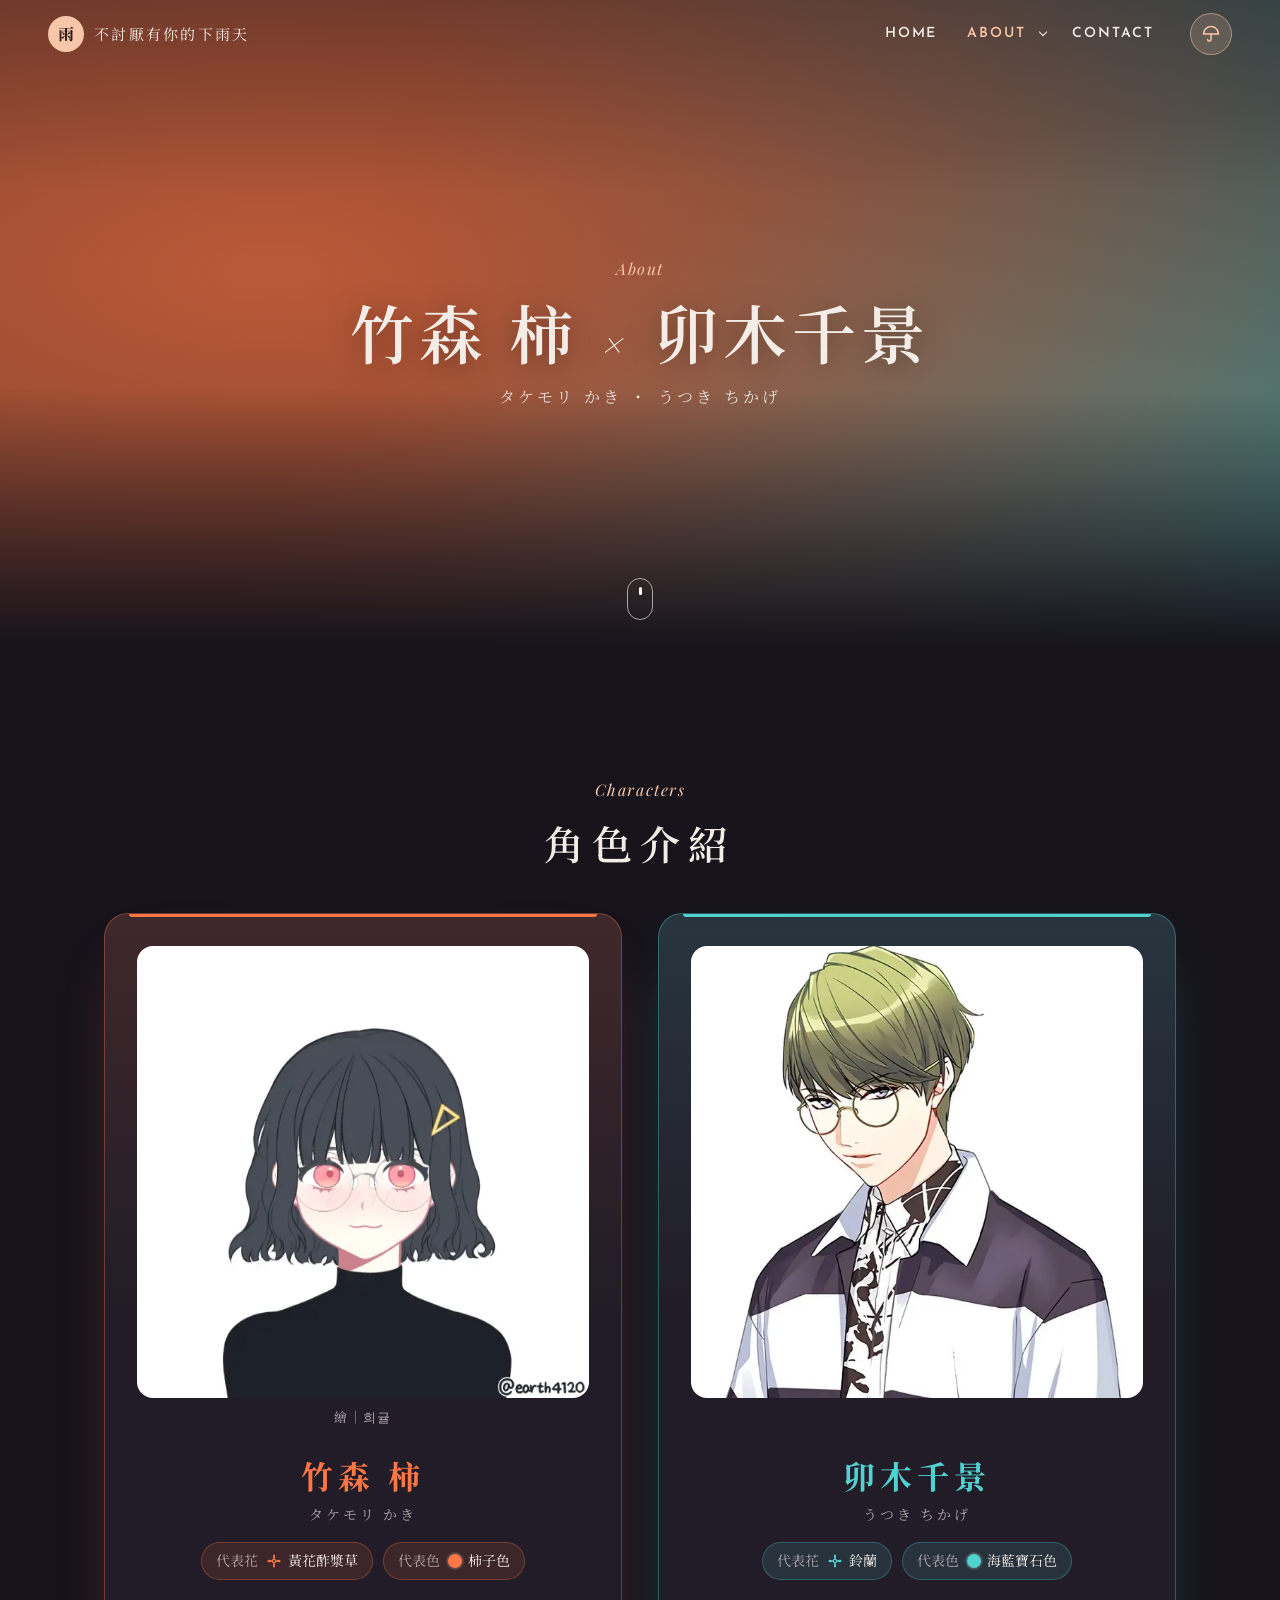
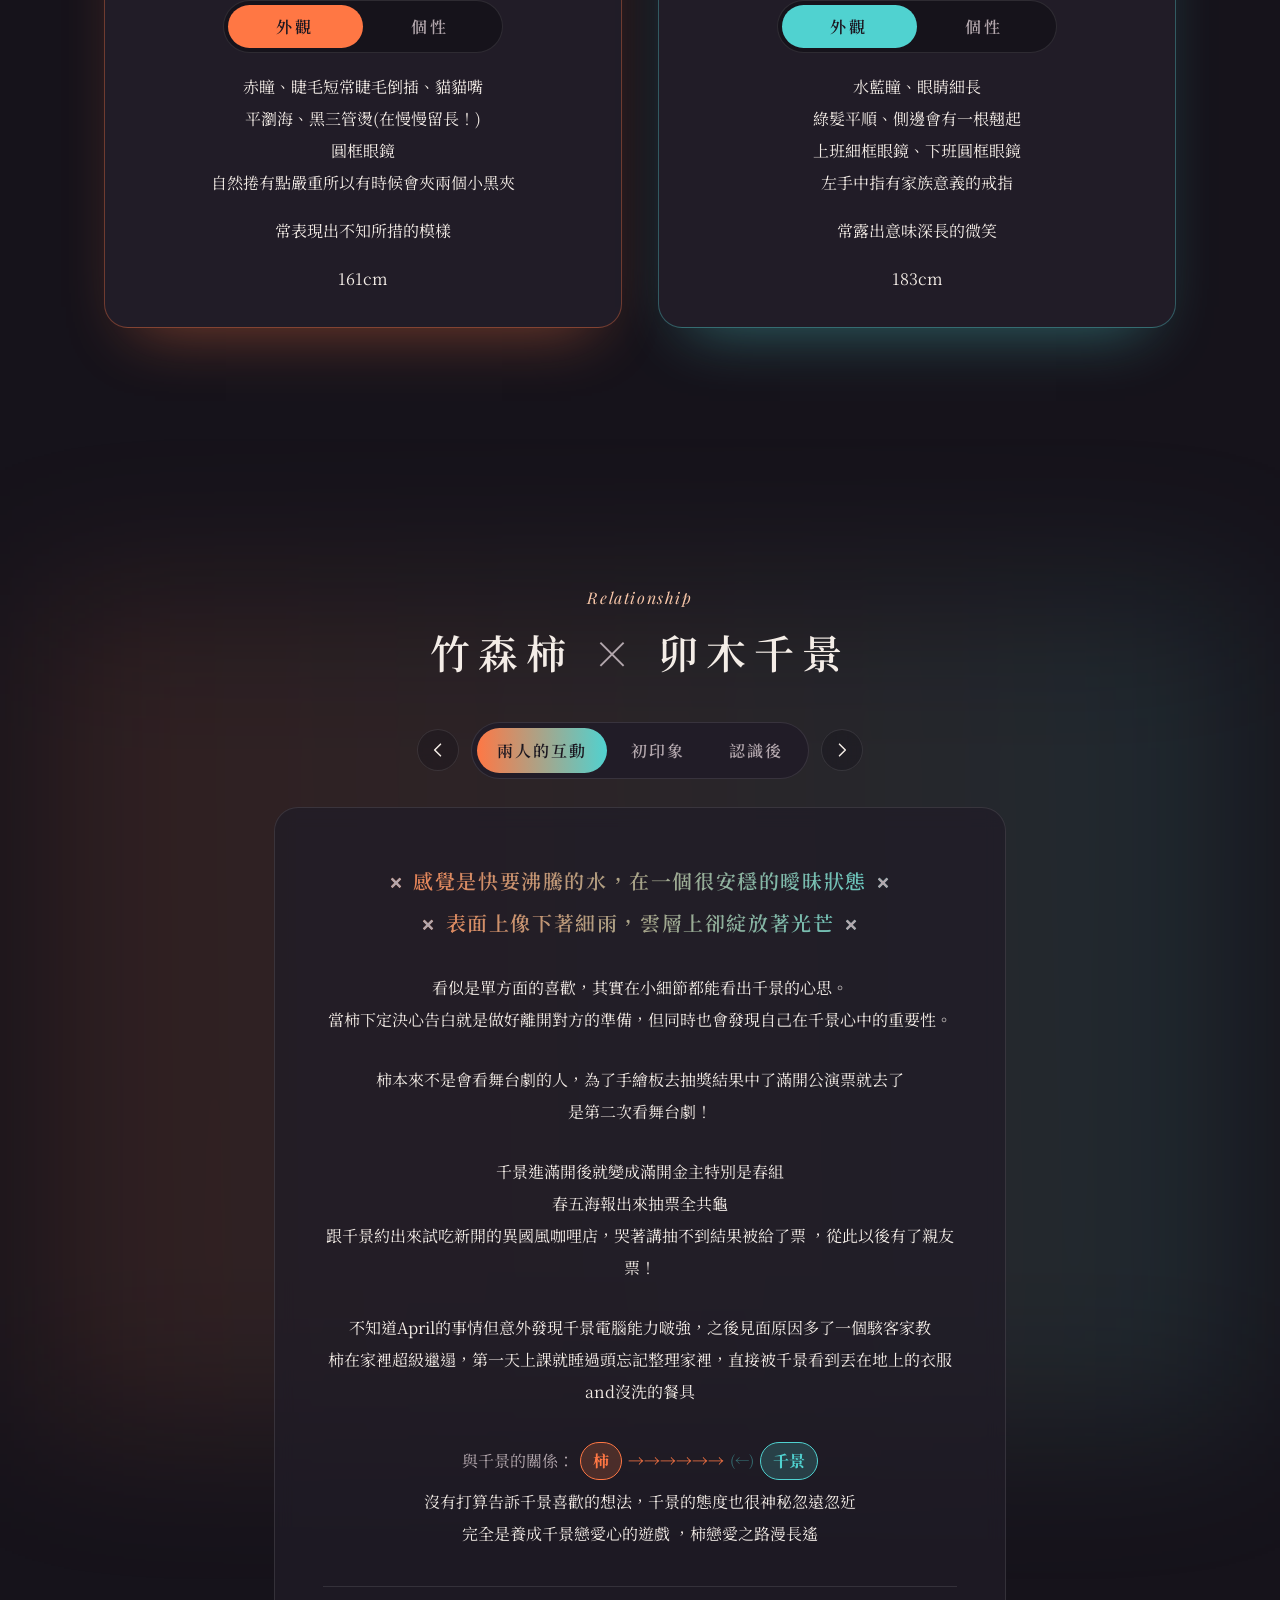
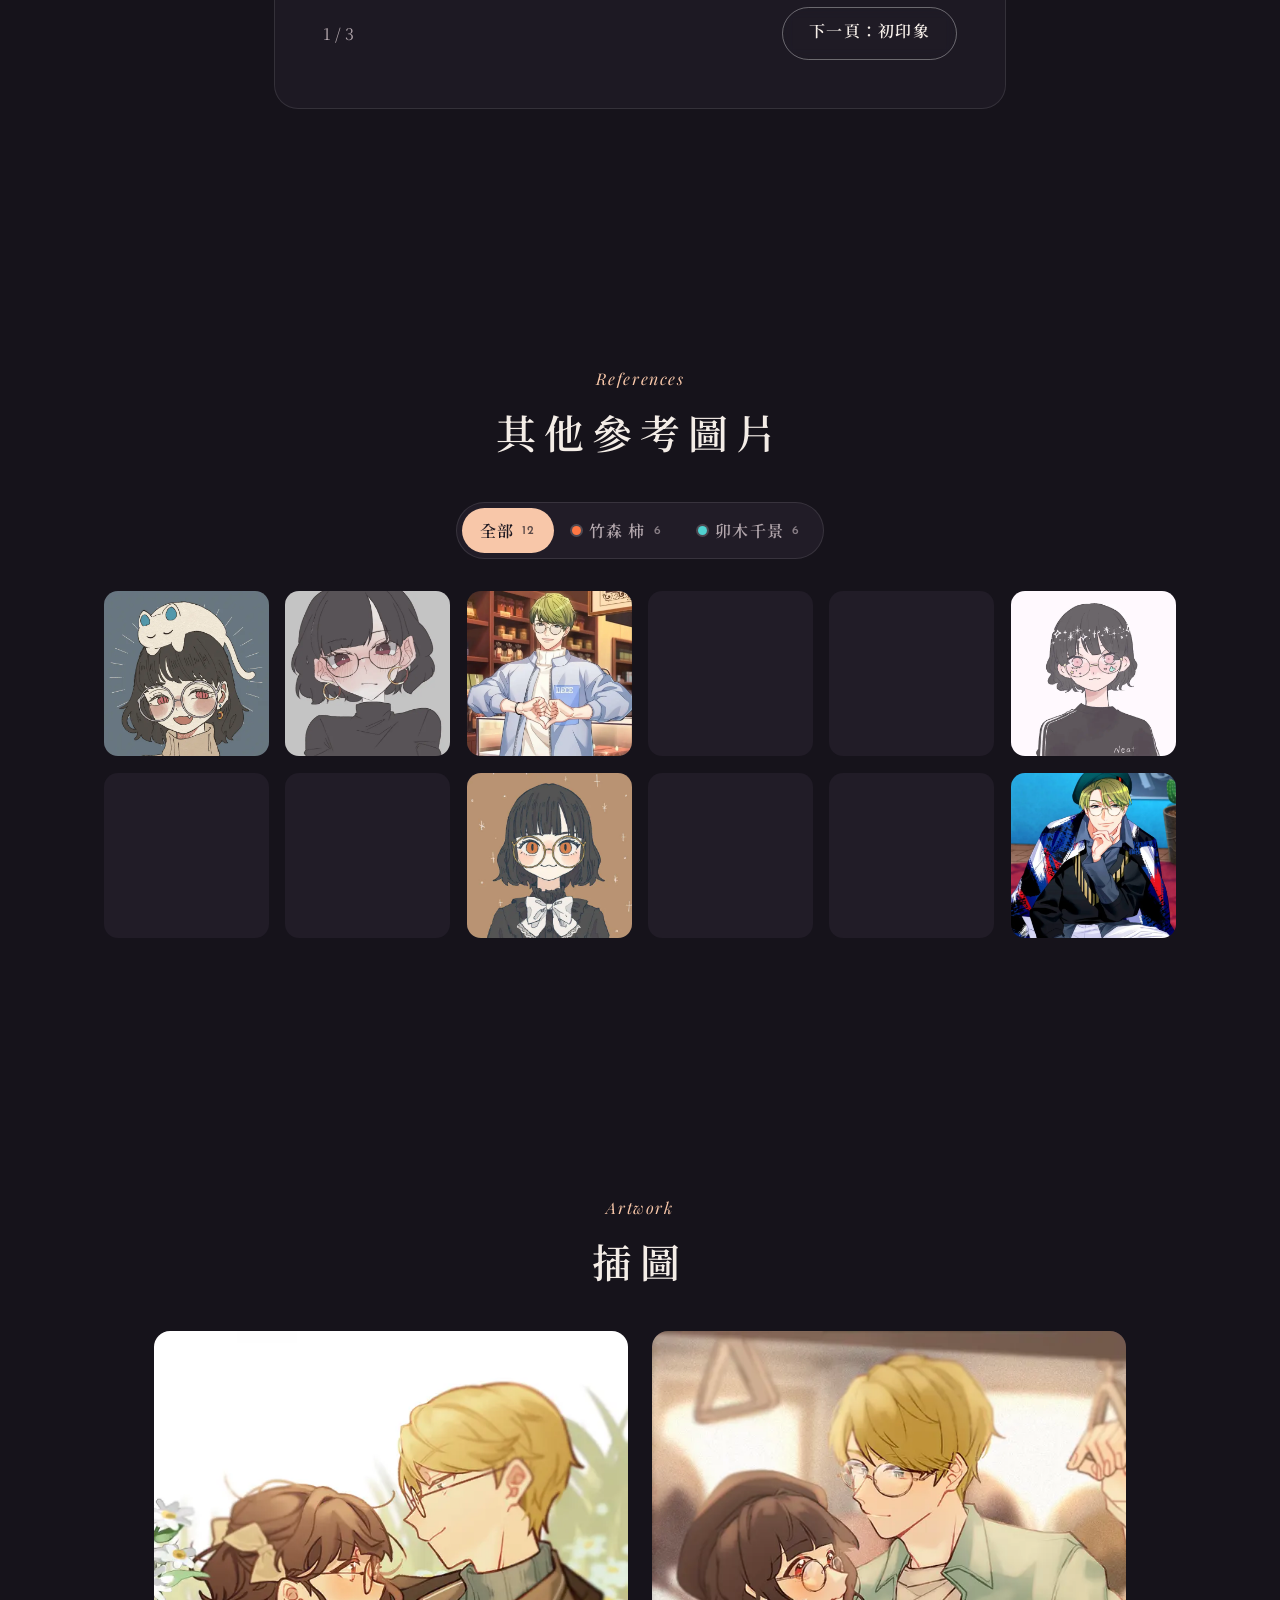
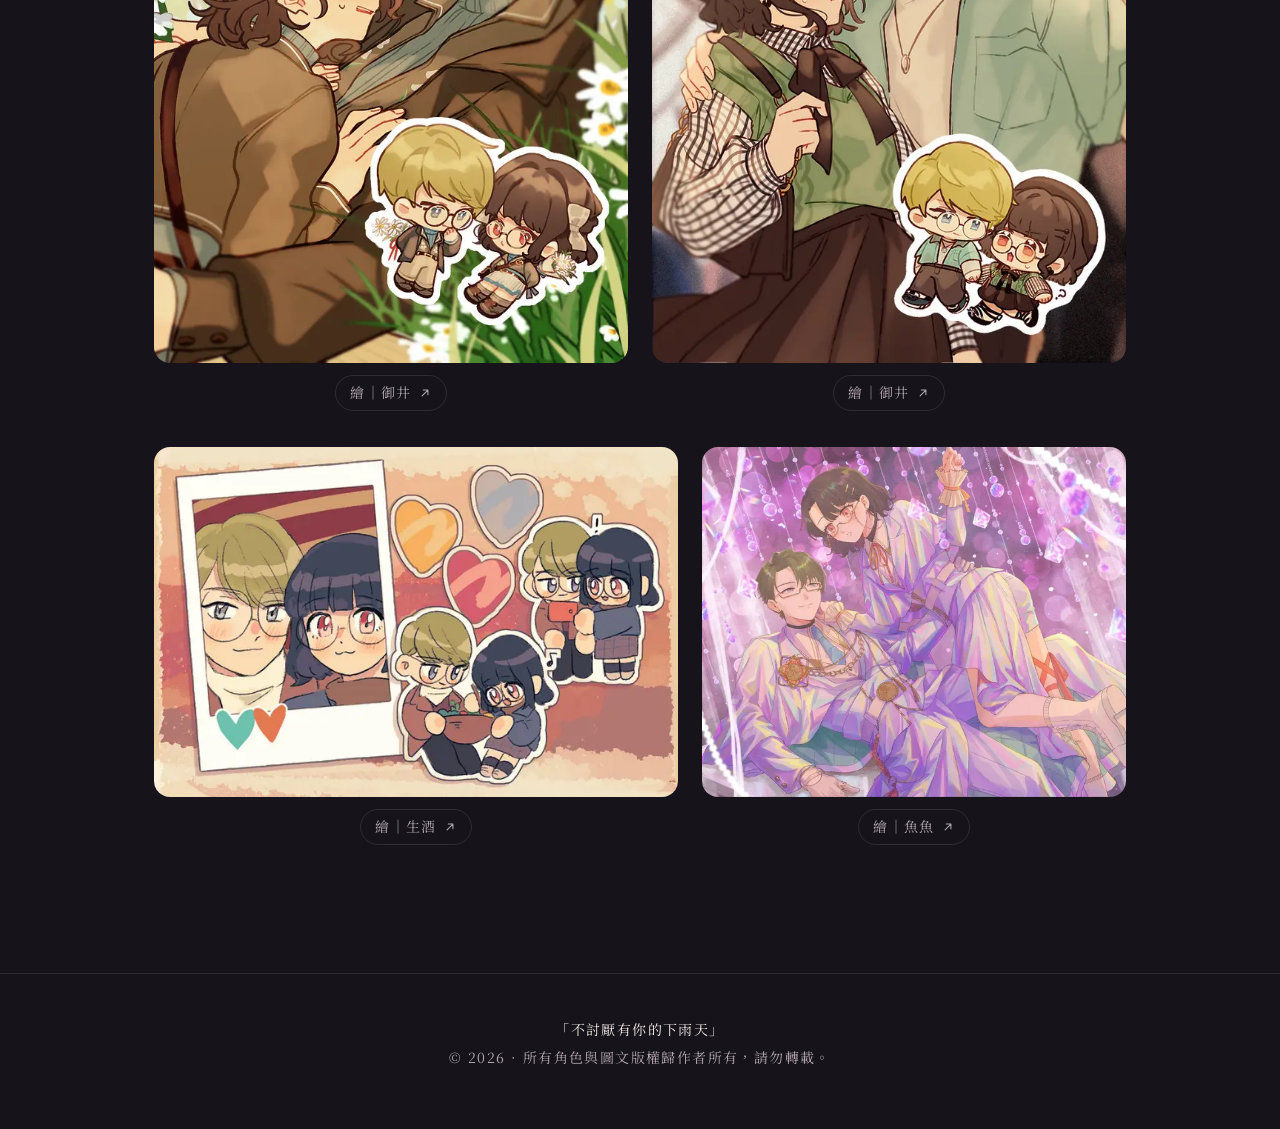
==== about.html @ ab5f9ade "新增 About 角色介紹頁、隱藏 Memory 選單" ====
<!DOCTYPE html>
<html lang="zh-Hant-TW">
  <head>
    <meta charset="utf-8" />
    <meta name="viewport" content="width=device-width, initial-scale=1.0" />
    <meta name="description" content="「不討厭有你的下雨天」— 竹森 柿 × 卯木千景 角色介紹" />
    <meta name="theme-color" content="#17141c" />
    <!-- 禁止 AI 訓練與 AI 生圖使用本站內容與圖片 -->
    <meta name="robots" content="noai, noimageai" />
    <meta name="tdm-reservation" content="1" />
    <title>About｜不討厭有你的下雨天</title>

    <link rel="preconnect" href="https://fonts.googleapis.com" />
    <link rel="preconnect" href="https://fonts.gstatic.com" crossorigin />
    <link
      rel="stylesheet"
      href="https://fonts.googleapis.com/css2?family=Josefin+Sans:wght@400;600;700&family=Noto+Serif+TC:wght@400;600;700&family=Playfair+Display:ital,wght@0,700;1,400&display=swap"
    />
    <script type="module" crossorigin src="./assets/about-CyTusi8p.js"></script>
    <link rel="modulepreload" crossorigin href="./assets/styles-BL6XrTJP.js">
    <link rel="stylesheet" crossorigin href="./assets/styles-BsFfb8EI.css">
    <link rel="stylesheet" crossorigin href="./assets/about-BCl4_c45.css">
  </head>
  <body>
    <div id="root"></div>
  </body>
</html>
---- assets/styles-BsFfb8EI.css ----
:root{--bg: #16131b;--surface: #211c27;--surface-2: #2b2532;--line: rgba(255, 255, 255, .1);--text: #f4ede7;--muted: #b3a7ad;--accent: #f8c7a9;--accent-strong: #ef9f7c;--accent-ink: #2a1d18;--radius: 18px;--header-h: 68px;--ease: cubic-bezier(.22, 1, .36, 1);--font-serif: "Noto Serif TC", "Playfair Display", serif;--font-display: "Playfair Display", "Noto Serif TC", serif;--font-ui: "Josefin Sans", "Noto Serif TC", system-ui, sans-serif;color-scheme:dark}*,*:before,*:after{box-sizing:border-box}html{scroll-behavior:smooth;scroll-padding-top:var(--header-h)}body{margin:0;background:var(--bg);color:var(--text);font-family:var(--font-serif);line-height:1.7;-webkit-font-smoothing:antialiased;overflow-x:hidden}body.no-scroll{overflow:hidden}html{cursor:url(../img/site/cursor.png) 4 46,auto}a,button,label{cursor:url(../img/site/cursor.png) 4 46,pointer}input,textarea{cursor:text}img{display:block;max-width:100%}a{color:inherit}button{font:inherit;color:inherit}svg{fill:none;stroke:currentColor;stroke-width:1.8;stroke-linecap:round;stroke-linejoin:round}:focus-visible{outline:2px solid var(--accent);outline-offset:3px;border-radius:6px}.muted{color:var(--muted)}.sr-only{position:absolute;width:1px;height:1px;overflow:hidden;clip:rect(0 0 0 0);white-space:nowrap}.skip-link{position:fixed;top:8px;left:8px;z-index:100;padding:8px 14px;background:var(--accent);color:var(--accent-ink);border-radius:8px;transform:translateY(-150%);transition:transform .2s}.skip-link:focus{transform:none}.btn{display:inline-flex;align-items:center;gap:8px;padding:12px 26px;border-radius:999px;border:1px solid transparent;font-family:var(--font-ui);font-weight:600;letter-spacing:.08em;text-decoration:none;background:none;transition:transform .3s var(--ease),background .3s,color .3s,border-color .3s,box-shadow .3s}.btn svg{width:18px;height:18px;transition:transform .3s var(--ease)}.btn:hover{transform:translateY(-2px)}.btn:hover svg{transform:translate(2px,-2px)}.btn-primary{background:var(--accent);color:var(--accent-ink);box-shadow:0 10px 30px -10px #f8c7a9b3}.btn-primary:hover{background:#ffd9c2;box-shadow:0 14px 34px -10px #f8c7a9e6}.btn-ghost{border-color:#ffffff59;color:var(--text);-webkit-backdrop-filter:blur(6px);backdrop-filter:blur(6px)}.btn-ghost:hover{border-color:var(--accent);color:var(--accent)}.icon-btn{display:inline-grid;place-items:center;width:42px;height:42px;border:1px solid var(--line);border-radius:50%;background:#16131b59;-webkit-backdrop-filter:blur(8px);backdrop-filter:blur(8px);text-decoration:none;transition:background .25s,color .25s,border-color .25s}.icon-btn svg{width:20px;height:20px}.icon-btn:hover{background:var(--accent);color:var(--accent-ink);border-color:var(--accent)}.site-header{position:fixed;inset:0 0 auto;z-index:40;height:var(--header-h);display:flex;align-items:center;gap:24px;padding:0 clamp(16px,4vw,48px);transition:transform .45s var(--ease),background .3s,box-shadow .3s}.site-header.is-solid{background:#16131bd1;-webkit-backdrop-filter:blur(14px);backdrop-filter:blur(14px);box-shadow:0 1px 0 var(--line)}.site-header.is-hidden{transform:translateY(-100%)}.brand{display:flex;align-items:center;gap:10px;text-decoration:none;margin-right:auto}.brand-mark{display:grid;place-items:center;width:36px;height:36px;border-radius:50%;background:var(--accent);color:var(--accent-ink);font-weight:700;transition:transform .5s var(--ease)}.brand:hover .brand-mark{transform:rotate(-12deg) scale(1.08)}.brand-text{font-size:15px;letter-spacing:.15em}.desktop-nav ul{list-style:none;margin:0;padding:0}.desktop-nav>ul{display:flex;gap:6px}.nav-item{position:relative;display:flex;align-items:center}.nav-link{position:relative;padding:8px 12px;font-family:var(--font-ui);font-weight:600;font-size:14px;letter-spacing:.14em;text-transform:uppercase;text-decoration:none}.nav-link:after{content:"";position:absolute;left:12px;right:12px;bottom:2px;height:1px;background:var(--accent);transform:scaleX(0);transform-origin:left;transition:transform .35s var(--ease)}.nav-item:hover .nav-link:after,.nav-link:focus-visible:after{transform:scaleX(1)}.nav-link.is-disabled{opacity:.85}.nav-caret{width:22px;height:22px;margin-left:-6px;border:0;background:none;position:relative}.nav-caret:before{content:"";position:absolute;top:0;right:0;bottom:0;left:0;margin:auto;width:6px;height:6px;border-right:1.5px solid currentColor;border-bottom:1.5px solid currentColor;transform:translateY(-2px) rotate(45deg);transition:transform .3s var(--ease)}.nav-item.is-open .nav-caret:before{transform:translateY(1px) rotate(-135deg)}.dropdown{position:absolute;top:calc(100% + 8px);left:0;min-width:200px;padding:8px!important;background:#211c27f5;-webkit-backdrop-filter:blur(14px);backdrop-filter:blur(14px);border:1px solid var(--line);border-radius:14px;box-shadow:0 20px 40px -12px #0009;opacity:0;visibility:hidden;transform:translateY(-6px);transition:opacity .25s,transform .3s var(--ease),visibility .25s}.dropdown:before{content:"";position:absolute;inset:-10px 0 auto;height:10px}.nav-item.is-open .dropdown,.nav-item:focus-within .dropdown{opacity:1;visibility:visible;transform:none}.dropdown-link{display:block;padding:9px 14px;border-radius:8px;font-family:var(--font-ui);font-size:14px;letter-spacing:.06em;text-decoration:none;transition:background .2s,color .2s,padding .25s var(--ease)}a.dropdown-link:hover{background:#f8c7a91f;color:var(--accent);padding-left:20px}.dropdown-link.is-disabled{color:var(--muted);opacity:.6}.header-actions{display:flex;gap:10px}.rain-toggle svg path:last-child{transition:opacity .3s}.rain-toggle.is-on{background:#f8c7a92e;border-color:#f8c7a980;color:var(--accent)}.menu-btn{display:none}.menu-btn span,.menu-btn span:before,.menu-btn span:after{display:block;width:18px;height:1.5px;background:currentColor;border-radius:2px;position:relative}.menu-btn span:before,.menu-btn span:after{content:"";position:absolute;left:0}.menu-btn span:before{top:-6px}.menu-btn span:after{top:6px;width:12px}.drawer{position:fixed;top:0;right:0;bottom:0;left:0;z-index:60;pointer-events:none}.drawer.is-open{pointer-events:auto}.drawer-backdrop{position:absolute;top:0;right:0;bottom:0;left:0;background:#08060c99;opacity:0;transition:opacity .35s}.drawer.is-open .drawer-backdrop{opacity:1}.drawer-panel{position:absolute;inset:0 0 0 auto;width:min(360px,86vw);padding:80px 28px 28px;background:var(--surface);overflow-y:auto;transform:translate(100%);transition:transform .45s var(--ease)}.drawer.is-open .drawer-panel{transform:none}.drawer-panel>ul{list-style:none;margin:0;padding:0}.drawer-item{border-bottom:1px solid var(--line);opacity:0;transform:translate(20px);transition:opacity .4s,transform .5s var(--ease);transition-delay:calc(var(--i) * 60ms + .12s)}.drawer.is-open .drawer-item{opacity:1;transform:none}.drawer-row{display:flex;align-items:center}.drawer-link{flex:1;padding:16px 0;font-family:var(--font-display);font-size:22px;letter-spacing:.06em;text-decoration:none}.drawer-toggle{width:40px;height:40px;border:0;background:none;position:relative}.drawer-toggle:before,.drawer-toggle:after{content:"";position:absolute;top:0;right:0;bottom:0;left:0;margin:auto;width:14px;height:1.5px;background:currentColor;transition:transform .35s var(--ease)}.drawer-toggle:after{transform:rotate(90deg)}.drawer-toggle.is-open:after{transform:rotate(0)}.drawer-sub{display:grid;grid-template-rows:0fr;transition:grid-template-rows .4s var(--ease)}.drawer-sub.is-open{grid-template-rows:1fr}.drawer-sub>ul{overflow:hidden;list-style:none;margin:0;padding:0 0 0 4px}.drawer-sub li:last-child{padding-bottom:12px}.drawer-sublink{display:block;padding:8px 0;font-family:var(--font-ui);color:var(--muted);text-decoration:none}a.drawer-sublink:hover{color:var(--accent)}.drawer-sublink.is-disabled{opacity:.5}.drawer-close{position:absolute;top:14px;right:18px;width:44px;height:44px;border:0;background:none}.drawer-close span:before,.drawer-close span:after{content:"";position:absolute;top:0;right:0;bottom:0;left:0;margin:auto;width:20px;height:1.5px;background:currentColor}.drawer-close span:before{transform:rotate(45deg)}.drawer-close span:after{transform:rotate(-45deg)}.hero{position:relative;min-height:100svh;display:grid;align-items:center;overflow:hidden;isolation:isolate}.hero-bg{position:absolute;top:-6%;right:-4%;bottom:-6%;left:-4%;z-index:-3;background:42% 28% / cover no-repeat;will-change:transform;transform:scale(1.08)}.hero-shade{position:absolute;top:0;right:0;bottom:0;left:0;z-index:-2;background:linear-gradient(90deg,#16131b26 30%,#16131ba6),linear-gradient(180deg,rgba(22,19,27,.35) 0%,transparent 25%,transparent 65%,var(--bg) 100%)}.rain{position:absolute;top:0;right:0;bottom:0;left:0;z-index:-1;width:100%;height:100%;opacity:0;transition:opacity 1s;pointer-events:none}.rain.is-on{opacity:1}.hero-inner{width:min(1200px,100%);margin:0 auto;padding:calc(var(--header-h) + 40px) clamp(16px,5vw,64px) 120px;display:grid;grid-template-columns:1fr 1fr;grid-template-areas:"small title" "small cta";align-items:end;gap:24px 48px}.hero-quote-small{grid-area:small;align-self:end;justify-self:start;margin:0;padding:18px 26px;background:#f8c7a999;color:#2a2a2a;border-radius:30px;-webkit-backdrop-filter:blur(6px);backdrop-filter:blur(6px);font-style:italic;font-weight:600;font-size:clamp(15px,1.6vw,18px);box-shadow:0 20px 40px -20px #00000080}.hero-title{grid-area:title;margin:0;text-align:center;font-weight:600;letter-spacing:.06em;line-height:1.5;text-shadow:0 2px 24px rgba(0,0,0,.55)}.hero-title .line{display:block;font-size:clamp(22px,2.6vw,34px)}.hero-title .line-lg{font-size:clamp(28px,3.6vw,48px);color:#fff8f2}.char{display:inline-block;opacity:0;transform:translateY(-.9em);filter:blur(6px);animation:drizzle-in 2.2s cubic-bezier(.33,0,.2,1) forwards;animation-delay:var(--d)}.hero-quote-small .char{animation-duration:1.5s}@keyframes drizzle-in{0%{opacity:0;transform:translateY(-.9em);filter:blur(6px)}55%{opacity:.6;filter:blur(2px)}80%{opacity:1;transform:translateY(.06em);filter:blur(0)}to{opacity:1;transform:none;filter:none}}.hero-cta{grid-area:cta;display:flex;flex-wrap:wrap;gap:14px;justify-content:center;opacity:0;animation:fade-up 1.6s var(--ease) 6.2s forwards}@keyframes fade-up{0%{opacity:0;transform:translateY(16px)}to{opacity:1;transform:none}}.scroll-cue{position:absolute;left:50%;bottom:28px;width:26px;height:42px;margin-left:-13px;border:1.5px solid rgba(255,255,255,.6);border-radius:14px}.scroll-cue span{position:absolute;left:50%;top:8px;width:3px;height:8px;margin-left:-1.5px;background:#fff;border-radius:2px;animation:cue 1.8s ease-in-out infinite}@keyframes cue{0%{opacity:0;transform:translateY(0)}30%{opacity:1}to{opacity:0;transform:translateY(14px)}}.section{padding:clamp(72px,10vw,128px) clamp(16px,5vw,64px)}.section-head{text-align:center;max-width:640px;margin:0 auto 36px}.eyebrow{margin:0 0 6px;font-family:var(--font-display);font-style:italic;color:var(--accent);letter-spacing:.1em}.section-title{margin:0;font-size:clamp(28px,4vw,40px);letter-spacing:.2em;font-weight:600}.section-lead{margin:12px 0 0;color:var(--muted);font-size:15px}.reveal{opacity:0;transform:translateY(28px);transition:opacity .8s var(--ease),transform .9s var(--ease);transition-delay:var(--delay, 0ms)}.reveal.is-visible{opacity:1;transform:none}.gallery{max-width:1320px;margin:0 auto}.tabs{position:relative;display:flex;justify-content:center;gap:4px;flex-wrap:wrap;width:fit-content;max-width:100%;margin:0 auto 40px;padding:6px;background:var(--surface);border:1px solid var(--line);border-radius:999px}.tab{position:relative;z-index:1;display:inline-flex;align-items:center;gap:8px;padding:9px 18px;border:0;border-radius:999px;background:none;font-family:var(--font-ui);font-weight:600;letter-spacing:.06em;color:var(--muted);transition:color .3s}.tab[aria-selected=true]{color:var(--accent-ink)}.tab-count{font-size:12px;opacity:.7}.tab-indicator{position:absolute;top:6px;bottom:6px;left:0;border-radius:999px;background:var(--accent);transition:transform .45s var(--ease),width .45s var(--ease)}.masonry{list-style:none;margin:0;padding:0;columns:4 260px;column-gap:18px}.tile{break-inside:avoid;margin-bottom:18px}.masonry.is-preview{columns:auto;display:grid;grid-template-columns:repeat(3,1fr);gap:18px}.masonry.is-preview .tile{margin-bottom:0}.masonry.is-preview .tile-btn{aspect-ratio:4 / 5!important}.tile-btn{position:relative;display:block;width:100%;padding:0;border:0;border-radius:14px;overflow:hidden;background:linear-gradient(110deg,var(--surface) 30%,var(--surface-2) 50%,var(--surface) 70%) 0 0 / 300% 100%;animation:shimmer 1.6s linear infinite}.tile-btn.is-loaded{animation:none;background:var(--surface)}@keyframes shimmer{to{background-position:-150% 0}}.tile-btn img{width:100%;height:100%;object-fit:cover;opacity:0;transform:scale(1.04);transition:opacity .6s,transform .8s var(--ease)}.tile-btn.is-loaded img{opacity:1;transform:none}.tile-btn:hover img{transform:scale(1.05)}.tile-overlay{position:absolute;top:0;right:0;bottom:0;left:0;display:flex;align-items:flex-end;justify-content:space-between;padding:14px 16px;background:linear-gradient(180deg,transparent 50%,rgba(10,8,14,.75));opacity:0;transition:opacity .35s}.tile-overlay svg{width:20px;height:20px;color:var(--accent);transform:scale(.6);transition:transform .4s var(--ease)}.tile-label{display:grid;gap:2px;text-align:left;transform:translateY(8px);transition:transform .4s var(--ease)}.tile-credit{font-size:15px;font-weight:600;letter-spacing:.08em;color:#fff}.tile-category{font-family:var(--font-ui);font-size:11px;letter-spacing:.1em;color:var(--accent)}.tile-btn:hover .tile-overlay,.tile-btn:focus-visible .tile-overlay{opacity:1}.tile-btn:hover .tile-overlay svg{transform:none}.tile-btn:hover .tile-label{transform:none}.load-more{display:flex;flex-wrap:wrap;justify-content:center;gap:12px;margin-top:24px}.gallery-anchor{scroll-margin-top:calc(var(--header-h) + 16px)}.lightbox{position:fixed;top:0;right:0;bottom:0;left:0;z-index:80;display:grid;grid-template-rows:auto 1fr auto;animation:lb-in .3s ease}@keyframes lb-in{0%{opacity:0}}.lightbox-backdrop{position:absolute;top:0;right:0;bottom:0;left:0;background:#0a080ef0;-webkit-backdrop-filter:blur(10px);backdrop-filter:blur(10px)}.lightbox-bar{position:relative;display:flex;align-items:center;gap:16px;padding:14px clamp(14px,3vw,28px)}.lightbox-counter{font-family:var(--font-ui);font-weight:600;letter-spacing:.1em}.lightbox-credit{padding:4px 14px;border-radius:999px;background:#f8c7a926;border:1px solid rgba(248,199,169,.4);font-weight:600;letter-spacing:.1em}a.lightbox-credit{display:inline-flex;align-items:center;gap:6px;text-decoration:none;transition:background .25s,color .25s}a.lightbox-credit svg{width:14px;height:14px;transition:transform .3s var(--ease)}a.lightbox-credit:hover{background:var(--accent);color:var(--accent-ink)}a.lightbox-credit:hover svg{transform:translate(2px,-2px)}.lightbox-label{font-family:var(--font-display);font-style:italic;color:var(--muted);font-size:14px}@media (max-width: 560px){.lightbox-label{display:none}}.lightbox-tools{display:flex;gap:8px;margin-left:auto}.lightbox-stage{position:relative;display:grid;place-items:center;min-height:0;padding:0 clamp(8px,6vw,88px);overflow:hidden;touch-action:pan-y}.lightbox-stage img{max-width:100%;max-height:calc(100svh - 170px);object-fit:contain;border-radius:6px;-webkit-user-select:none;user-select:none;opacity:0;transform:scale(.97);transition:opacity .35s,transform .4s var(--ease);box-shadow:0 30px 60px -20px #000c}.lightbox-stage img.is-loaded{opacity:1;transform:none}.lightbox-stage.is-zoomed{overflow:auto;place-items:start center;touch-action:auto}.lightbox-stage.is-zoomed img{max-width:none;max-height:none;width:min(1800px,160%)}.spinner{position:absolute;width:36px;height:36px;border-radius:50%;border:2px solid var(--line);border-top-color:var(--accent);animation:spin .8s linear infinite}@keyframes spin{to{transform:rotate(360deg)}}.lightbox-nav{position:absolute;top:50%;z-index:2;width:52px;height:52px;margin-top:-26px;border-radius:50%;border:1px solid var(--line);background:#211c27b3;display:grid;place-items:center;transition:background .25s,color .25s,transform .3s var(--ease)}.lightbox-nav svg{width:22px;height:22px}.lightbox-nav:hover{background:var(--accent);color:var(--accent-ink)}.lightbox-nav.prev{left:clamp(8px,2vw,24px)}.lightbox-nav.next{right:clamp(8px,2vw,24px)}.lightbox-nav.prev:hover{transform:translate(-3px)}.lightbox-nav.next:hover{transform:translate(3px)}.lightbox-strip{position:relative;display:flex;gap:8px;padding:12px 16px 18px;overflow-x:auto;scrollbar-width:none}.lightbox-strip::-webkit-scrollbar{display:none}.lightbox-strip button{flex:none;width:56px;height:56px;padding:0;border:2px solid transparent;border-radius:10px;overflow:hidden;background:var(--surface);opacity:.45;transition:opacity .25s,border-color .25s,transform .3s var(--ease)}.lightbox-strip button:hover{opacity:.85}.lightbox-strip button.is-active{opacity:1;border-color:var(--accent);transform:translateY(-3px)}.lightbox-strip img{width:100%;height:100%;object-fit:cover}.connect{position:relative;overflow:hidden;isolation:isolate}.connect:before{content:"";position:absolute;top:0;right:0;bottom:0;left:0;z-index:-2;background:var(--connect-bg) 80% 45% / cover no-repeat}.connect:after{content:"";position:absolute;top:0;right:0;bottom:0;left:0;z-index:-1;background:linear-gradient(180deg,var(--bg),rgba(22,19,27,.55) 35%,rgba(22,19,27,.85))}.connect-inner{max-width:1100px;margin:0 auto;display:grid;gap:48px;justify-items:center}.connect-title img{width:min(720px,100%);height:auto;filter:drop-shadow(0 4px 20px rgba(0,0,0,.5))}.social-grid{display:grid;grid-template-columns:repeat(auto-fit,minmax(260px,1fr));gap:20px;width:min(720px,100%)}.social-card{--rx: 0deg;--ry: 0deg;--mx: 50%;--my: 50%;position:relative;display:flex;align-items:center;gap:18px;padding:22px 24px;overflow:hidden;border:1px solid var(--line);border-radius:var(--radius);text-decoration:none;background:#211c27b8;-webkit-backdrop-filter:blur(12px);backdrop-filter:blur(12px);transform:perspective(700px) rotateX(var(--rx)) rotateY(var(--ry));transition:transform .25s ease-out,border-color .3s}.social-card:before{content:"";position:absolute;top:0;right:0;bottom:0;left:0;z-index:-1;opacity:0;transition:opacity .3s;background:radial-gradient(240px circle at var(--mx) var(--my),rgba(248,199,169,.22),transparent 60%)}.social-card:hover{border-color:#f8c7a980}.social-card:hover:before{opacity:1}.social-card img{width:56px;height:56px;padding:12px;object-fit:contain;border-radius:50%;background:var(--accent);transition:transform .5s var(--ease)}.social-card:hover img{transform:rotate(-8deg) scale(1.08)}.social-text{display:grid;line-height:1.4}.social-name{font-family:var(--font-display);font-size:20px}.social-handle{font-family:var(--font-ui);color:var(--accent);letter-spacing:.04em}.social-note{font-size:13px;color:var(--muted)}.social-arrow{width:22px;height:22px;margin-left:auto;color:var(--muted);transition:transform .35s var(--ease),color .3s}.social-card:hover .social-arrow{color:var(--accent);transform:translate(3px,-3px)}.site-footer{padding:40px 16px 56px;text-align:center;border-top:1px solid var(--line);font-size:14px;letter-spacing:.1em}.site-footer p{margin:4px 0}.back-to-top{position:fixed;right:clamp(14px,3vw,28px);bottom:clamp(14px,3vw,28px);z-index:30;width:52px;height:52px;padding:0;border:0;border-radius:50%;background:#211c27d9;-webkit-backdrop-filter:blur(8px);backdrop-filter:blur(8px);box-shadow:0 10px 24px -8px #0009;opacity:0;transform:translateY(16px) scale(.9);pointer-events:none;transition:opacity .3s,transform .4s var(--ease)}.back-to-top.is-visible{opacity:1;transform:none;pointer-events:auto}.back-to-top:hover{transform:translateY(-3px)}.back-to-top svg{width:100%;height:100%;transform:rotate(-90deg)}.back-to-top .track{stroke:var(--line);stroke-width:2.5}.back-to-top .bar{stroke:var(--accent);stroke-width:2.5;transition:stroke-dashoffset .15s linear}.back-to-top .arrow{transform:rotate(90deg);transform-origin:center;stroke:var(--text)}@media (max-width: 900px){.desktop-nav{display:none}.menu-btn{display:inline-grid}.brand-text{display:none}.hero-inner{grid-template-columns:1fr;grid-template-areas:"title" "cta" "small";align-content:end;padding-bottom:40px;gap:22px}.hero{align-items:end}.hero-bg{background-position:30% 28%}.hero-quote-small{justify-self:center;text-align:center}.hero-shade{background:linear-gradient(180deg,rgba(22,19,27,.3),rgba(22,19,27,.35) 40%,var(--bg) 100%)}}@media (max-width: 560px){.masonry{columns:2;column-gap:10px}.masonry.is-preview{gap:8px}.tile{margin-bottom:10px}.tab{padding:8px 12px;font-size:13px}.lightbox-nav,.scroll-cue{display:none}}@media (hover: none){.tile-overlay{display:none}}@media (prefers-reduced-motion: reduce){*,*:before,*:after{animation-duration:.01ms!important;animation-delay:0ms!important;transition-duration:.01ms!important}html{scroll-behavior:auto}.reveal{opacity:1;transform:none}}
---- assets/about-BCl4_c45.css ----
.nav-link.is-current,.drawer-link.is-current{color:var(--accent)}.about-hero{position:relative;min-height:72svh;display:grid;place-items:center;overflow:hidden;isolation:isolate;text-align:center}.about-hero-bg{position:absolute;top:0;right:0;bottom:0;left:0;z-index:-2;background:radial-gradient(ellipse at 15% 30%,color-mix(in srgb,var(--color-a) 55%,transparent),transparent 60%),radial-gradient(ellipse at 85% 70%,color-mix(in srgb,var(--color-b) 50%,transparent),transparent 60%),linear-gradient(89deg,color-mix(in srgb,var(--color-a) 35%,var(--bg)) 24%,color-mix(in srgb,var(--color-b) 35%,var(--bg)) 81%);animation:about-drift 18s ease-in-out infinite alternate;background-size:140% 140%}.about-hero-bg:after{content:"";position:absolute;top:0;right:0;bottom:0;left:0;background:linear-gradient(180deg,rgba(22,19,27,.25),transparent 30%,transparent 60%,var(--bg))}@keyframes about-drift{0%{background-position:0% 0%}to{background-position:100% 100%}}.about-hero-inner{padding:calc(var(--header-h) + 32px) 16px 80px}.about-hero-title{margin:8px 0 12px;font-size:clamp(32px,6vw,64px);font-weight:600;letter-spacing:.08em;line-height:1.3;display:flex;flex-wrap:wrap;justify-content:center;align-items:baseline;gap:0 .4em;text-shadow:0 4px 30px rgba(0,0,0,.35)}.about-hero-title .cross{font-family:var(--font-display);font-style:italic;font-size:.6em;opacity:.8}.about-hero-title .name-a{animation:fade-up 1.2s var(--ease) .2s both}.about-hero-title .cross{animation:fade-up 1.2s var(--ease) .6s both}.about-hero-title .name-b{animation:fade-up 1.2s var(--ease) 1s both}.about-hero-reading{margin:0;font-family:var(--font-ui);letter-spacing:.2em;color:#fffc;animation:fade-up 1.2s var(--ease) 1.4s both}.about-characters{max-width:1200px;margin:0 auto}.character-grid{display:grid;grid-template-columns:repeat(2,minmax(0,1fr));gap:clamp(20px,3vw,36px);align-items:start}.character-card{position:relative;padding:clamp(20px,3vw,32px);border-radius:24px;background:linear-gradient(180deg,color-mix(in srgb,var(--char) 14%,transparent),transparent 40%),var(--surface);border:1px solid color-mix(in srgb,var(--char) 35%,transparent);box-shadow:0 30px 60px -30px color-mix(in srgb,var(--char) 45%,transparent)}.character-card:before{content:"";position:absolute;top:0;left:24px;right:24px;height:3px;border-radius:0 0 4px 4px;background:var(--char)}.character-portrait{display:block;width:100%;aspect-ratio:1 / 1;padding:0;border:0;border-radius:16px;overflow:hidden;background:color-mix(in srgb,var(--char) 10%,var(--surface-2))}.character-portrait img{width:100%;height:100%;object-fit:cover;object-position:center 20%;transition:transform .8s var(--ease)}.character-portrait:hover img{transform:scale(1.04)}.character-credit{min-height:1.7em;margin:8px 0 0;text-align:center;font-size:13px;color:var(--muted);letter-spacing:.1em}.character-head{margin:20px 0 14px;text-align:center}.character-name{margin:0;font-size:clamp(24px,3vw,32px);letter-spacing:.15em;color:var(--char)}.character-reading{margin:2px 0 0;font-family:var(--font-ui);color:var(--muted);letter-spacing:.2em;font-size:14px}.character-meta{display:flex;flex-wrap:wrap;justify-content:center;gap:10px;margin:0 0 20px}.character-meta>div{display:flex;align-items:center;gap:8px;padding:6px 14px;border-radius:999px;background:color-mix(in srgb,var(--char) 12%,transparent);border:1px solid color-mix(in srgb,var(--char) 30%,transparent);font-size:14px}.character-meta dt{color:var(--muted)}.character-meta dd{display:flex;align-items:center;gap:6px;margin:0}.character-meta svg{width:16px;height:16px;color:var(--char)}.character-meta .swatch{width:14px;height:14px;border-radius:50%;background:var(--char);box-shadow:0 0 0 2px #ffffff26}.segmented{position:relative;display:grid;grid-template-columns:1fr 1fr;padding:4px;margin:0 auto 18px;max-width:280px;background:var(--bg);border:1px solid var(--line);border-radius:999px}.segmented-btn{position:relative;z-index:1;padding:8px 0;border:0;background:none;border-radius:999px;font-weight:600;letter-spacing:.2em;color:var(--muted);transition:color .3s}.segmented-btn[aria-selected=true]{color:#1b1720}.segmented-indicator{position:absolute;top:4px;bottom:4px;left:4px;width:calc(50% - 4px);border-radius:999px;background:var(--char);transition:transform .45s var(--ease)}.character-panel{text-align:center;line-height:2;animation:panel-in .5s var(--ease)}.character-panel p{margin:0 0 1em}.character-panel p:last-child{margin-bottom:0}@keyframes panel-in{0%{opacity:0;transform:translateY(8px)}}.relationship{position:relative;max-width:860px;margin:0 auto}.relationship:before{content:"";position:absolute;inset:10% -20% auto;height:60%;z-index:-1;pointer-events:none;background:linear-gradient(89deg,color-mix(in srgb,var(--color-a) 12%,transparent),color-mix(in srgb,var(--color-b) 12%,transparent));filter:blur(80px)}.rel-anchor{scroll-margin-top:calc(var(--header-h) + 16px)}.rel-nav{display:flex;align-items:center;justify-content:center;gap:12px;margin-bottom:28px}.rel-tabs{display:flex;gap:4px;padding:5px;background:var(--surface);border:1px solid var(--line);border-radius:999px}.rel-tab{padding:9px 20px;border:0;border-radius:999px;background:none;font-weight:600;letter-spacing:.12em;color:var(--muted);transition:background .3s,color .3s}.rel-tab:hover{color:var(--text)}.rel-tab[aria-selected=true]{color:#1b1720;background:linear-gradient(89deg,var(--color-a),var(--color-b))}.rel-panel{padding:clamp(24px,4vw,48px);border-radius:24px;background:#211c27bf;border:1px solid var(--line);-webkit-backdrop-filter:blur(10px);backdrop-filter:blur(10px);animation:panel-in .6s var(--ease)}.rel-quote{margin:0 0 32px;text-align:center}.rel-quote p{margin:.4em 0;font-size:clamp(16px,2vw,20px);font-weight:600;letter-spacing:.08em;background:linear-gradient(89deg,var(--color-a),var(--color-b));-webkit-background-clip:text;background-clip:text;color:transparent}.rel-quote .ornament{margin:0 .6em;font-size:.8em;color:var(--muted);-webkit-text-fill-color:var(--muted)}.rel-block{margin:0 0 28px;line-height:2}.rel-block:last-of-type{margin-bottom:0}.rel-block>p{margin:0}.rel-line{display:block}.rel-block:not(.is-story){text-align:center}.rel-block.is-story{padding-left:20px;border-left:2px solid color-mix(in srgb,var(--color-a) 60%,transparent)}.rel-block.is-story:nth-of-type(2n){border-left-color:color-mix(in srgb,var(--color-b) 60%,transparent)}.rel-title{margin:0 0 10px;font-size:20px;letter-spacing:.12em}.rel-title small{display:block;font-size:13px;font-weight:400;color:var(--muted);letter-spacing:.05em}.rel-block.is-story{scroll-margin-top:calc(var(--header-h) + 16px)}.story-tools{display:flex;justify-content:flex-end;margin:-8px 0 20px}.story-all,.story-expand,.story-collapse{display:inline-flex;align-items:center;gap:6px;padding:5px 14px;border-radius:999px;border:1px solid var(--line);background:none;font-size:13px;letter-spacing:.1em;color:var(--muted);transition:color .25s,border-color .25s,background .25s}.story-all svg,.story-expand svg,.story-collapse svg{width:14px;height:14px}.story-all:hover,.story-expand:hover,.story-collapse:hover{color:var(--text);border-color:var(--accent)}.story-toggle{display:flex;width:100%;align-items:center;justify-content:space-between;gap:12px;padding:0;border:0;background:none;text-align:left;font:inherit;letter-spacing:inherit}.story-toggle:hover{color:var(--accent)}.story-toggle .chevron{flex:none;width:20px;height:20px;color:var(--muted);transition:transform .4s var(--ease)}.is-open .story-toggle .chevron{transform:rotate(180deg)}.story-preview{position:relative;display:-webkit-box;-webkit-line-clamp:2;-webkit-box-orient:vertical;overflow:hidden;color:var(--muted);opacity:.85;-webkit-mask-image:linear-gradient(180deg,#000 40%,transparent);mask-image:linear-gradient(180deg,#000 40%,transparent)}.story-expand{margin-top:10px}.story-body{animation:story-open .5s var(--ease)}@keyframes story-open{0%{opacity:0;transform:translateY(-6px)}}.story-collapse{margin-top:14px}.dialog{color:var(--accent)}.rel-footer{display:flex;align-items:center;justify-content:space-between;gap:12px;margin-top:36px;padding-top:20px;border-top:1px solid var(--line)}.relation-meter{display:inline-flex;flex-wrap:wrap;align-items:center;justify-content:center;gap:6px;margin:6px 0}.relation-label{color:var(--muted)}.relation-chip{padding:2px 12px;border-radius:999px;font-weight:700;background:color-mix(in srgb,var(--c) 20%,transparent);border:1px solid var(--c);color:var(--c)}.relation-arrows{display:inline-flex;color:var(--c);font-weight:700}.relation-arrows span{animation:arrow-flow 1.6s ease-in-out infinite;animation-delay:calc(var(--i) * .12s)}@keyframes arrow-flow{0%,to{opacity:.25;transform:translate(0)}50%{opacity:1;transform:translate(3px)}}.relation-back{color:var(--c);opacity:.45;font-size:.9em;animation:back-blink 3.2s ease-in-out infinite}@keyframes back-blink{0%,70%,to{opacity:.25}80%{opacity:.9}}.references{max-width:1200px;margin:0 auto}.ref-filter{position:relative;display:flex;width:fit-content;max-width:100%;margin:0 auto 32px;padding:5px;background:var(--surface);border:1px solid var(--line);border-radius:999px}.ref-filter-btn{position:relative;z-index:1;display:inline-flex;align-items:center;gap:8px;padding:9px 18px;border:0;border-radius:999px;background:none;font-weight:600;letter-spacing:.08em;color:var(--muted);white-space:nowrap;transition:color .3s}.ref-filter-btn:hover{color:var(--text)}.ref-filter-btn[aria-pressed=true]{color:#1b1720}.ref-filter-btn .dot{width:9px;height:9px;border-radius:50%;background:var(--c);box-shadow:0 0 0 2px #fff3}.ref-filter-btn .count{font-family:var(--font-ui);font-size:12px;opacity:.7}.ref-filter-indicator{position:absolute;top:5px;bottom:5px;left:0;border-radius:999px;transition:transform .45s var(--ease),width .45s var(--ease),background .45s}.ref-grid{list-style:none;margin:0;padding:0;display:grid;grid-template-columns:repeat(6,minmax(0,1fr));gap:clamp(8px,1.4vw,16px)}.ref-item{animation:ref-in .6s var(--ease) both;animation-delay:calc(var(--i) * 45ms)}@keyframes ref-in{0%{opacity:0;transform:translateY(14px) scale(.96)}}.ref-btn{position:relative;display:block;width:100%;aspect-ratio:1 / 1;padding:0;border:0;border-radius:14px;overflow:hidden;background:linear-gradient(110deg,var(--surface) 30%,var(--surface-2) 50%,var(--surface) 70%) 0 0 / 300% 100%;animation:shimmer 1.6s linear infinite;box-shadow:0 0 0 0 var(--c);transition:transform .4s var(--ease),box-shadow .3s}.ref-btn.is-loaded{animation:none;background:var(--surface)}.ref-btn img{width:100%;height:100%;object-fit:cover;opacity:0;transition:opacity .5s,transform .7s var(--ease)}.ref-btn.is-loaded img{opacity:1}.ref-btn:after{content:"";position:absolute;top:0;right:0;bottom:0;left:0;border-radius:inherit;pointer-events:none;box-shadow:inset 0 0 0 0 var(--c);transition:box-shadow .3s}.ref-btn:hover,.ref-btn:focus-visible{transform:translateY(-4px);box-shadow:0 14px 28px -12px var(--c)}.ref-btn:hover:after,.ref-btn:focus-visible:after{box-shadow:inset 0 0 0 3px var(--c)}.ref-btn:hover img{transform:scale(1.06)}.artworks{max-width:1100px;margin:0 auto}.artwork-rows{display:grid;gap:clamp(20px,3vw,36px)}.artwork-row{display:flex;gap:clamp(12px,2vw,24px);align-items:flex-start}.artwork{flex-basis:0;min-width:0;margin:0;text-align:center}.artwork-img{display:block;width:100%;padding:0;border:0;border-radius:16px;overflow:hidden;background:var(--surface)}.artwork-img img{width:100%;height:100%;object-fit:cover;transition:transform .8s var(--ease)}.artwork-img:hover img{transform:scale(1.04)}.artwork figcaption{margin-top:12px}.artwork-credit{display:inline-flex;align-items:center;gap:6px;padding:5px 14px;border-radius:999px;border:1px solid var(--line);font-size:14px;letter-spacing:.1em;text-decoration:none;color:var(--muted);transition:color .25s,border-color .25s,background .25s}.artwork-credit svg{width:14px;height:14px;transition:transform .3s var(--ease)}.artwork-credit:hover{color:var(--accent-ink);background:var(--accent);border-color:var(--accent)}.artwork-credit:hover svg{transform:translate(2px,-2px)}@media (max-width: 760px){.character-grid{grid-template-columns:1fr}.rel-nav .icon-btn{display:none}.rel-tab{padding:8px 14px;font-size:14px;letter-spacing:.05em}.rel-block.is-story{padding-left:14px}.rel-footer{flex-direction:column-reverse}.ref-grid{grid-template-columns:repeat(3,minmax(0,1fr))}.artwork-row{flex-direction:column;align-items:stretch}.artwork{flex-basis:auto}.ref-filter-btn{padding:8px 12px;font-size:13px;letter-spacing:.02em;gap:6px}}
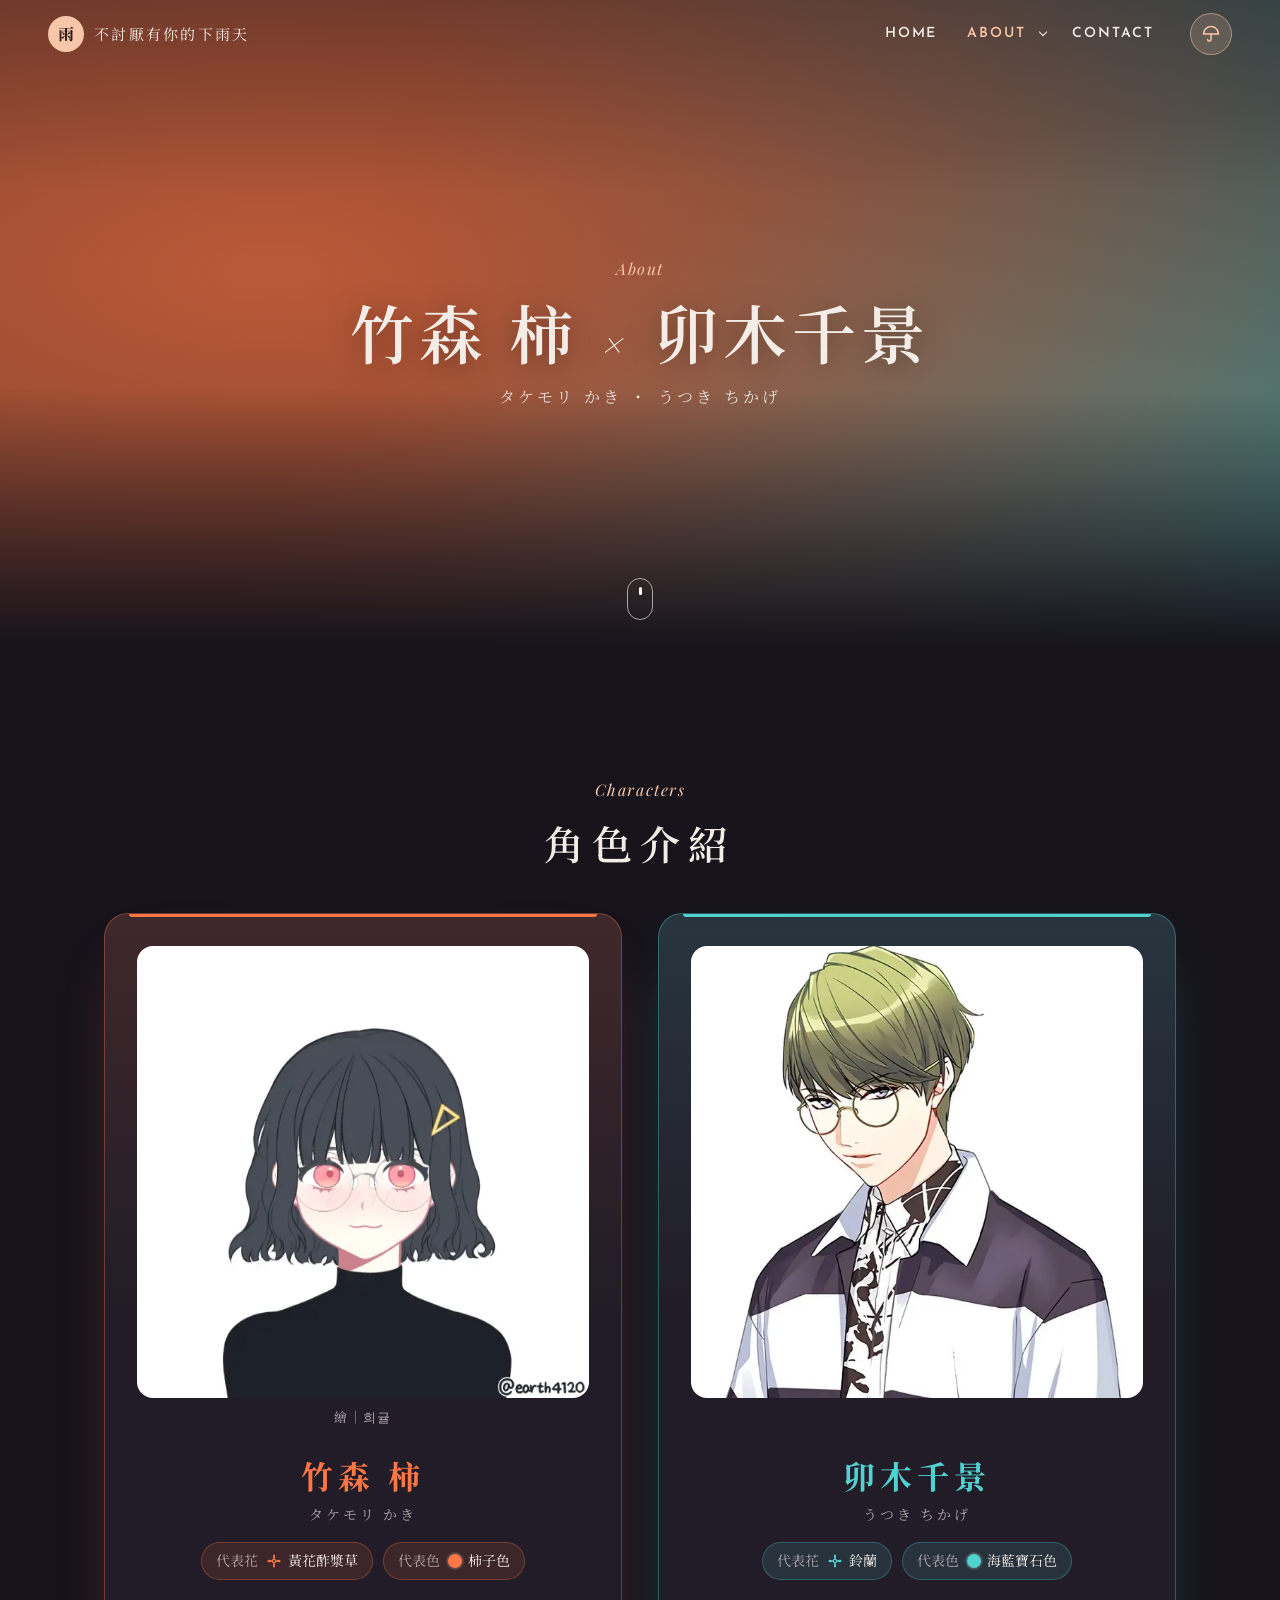
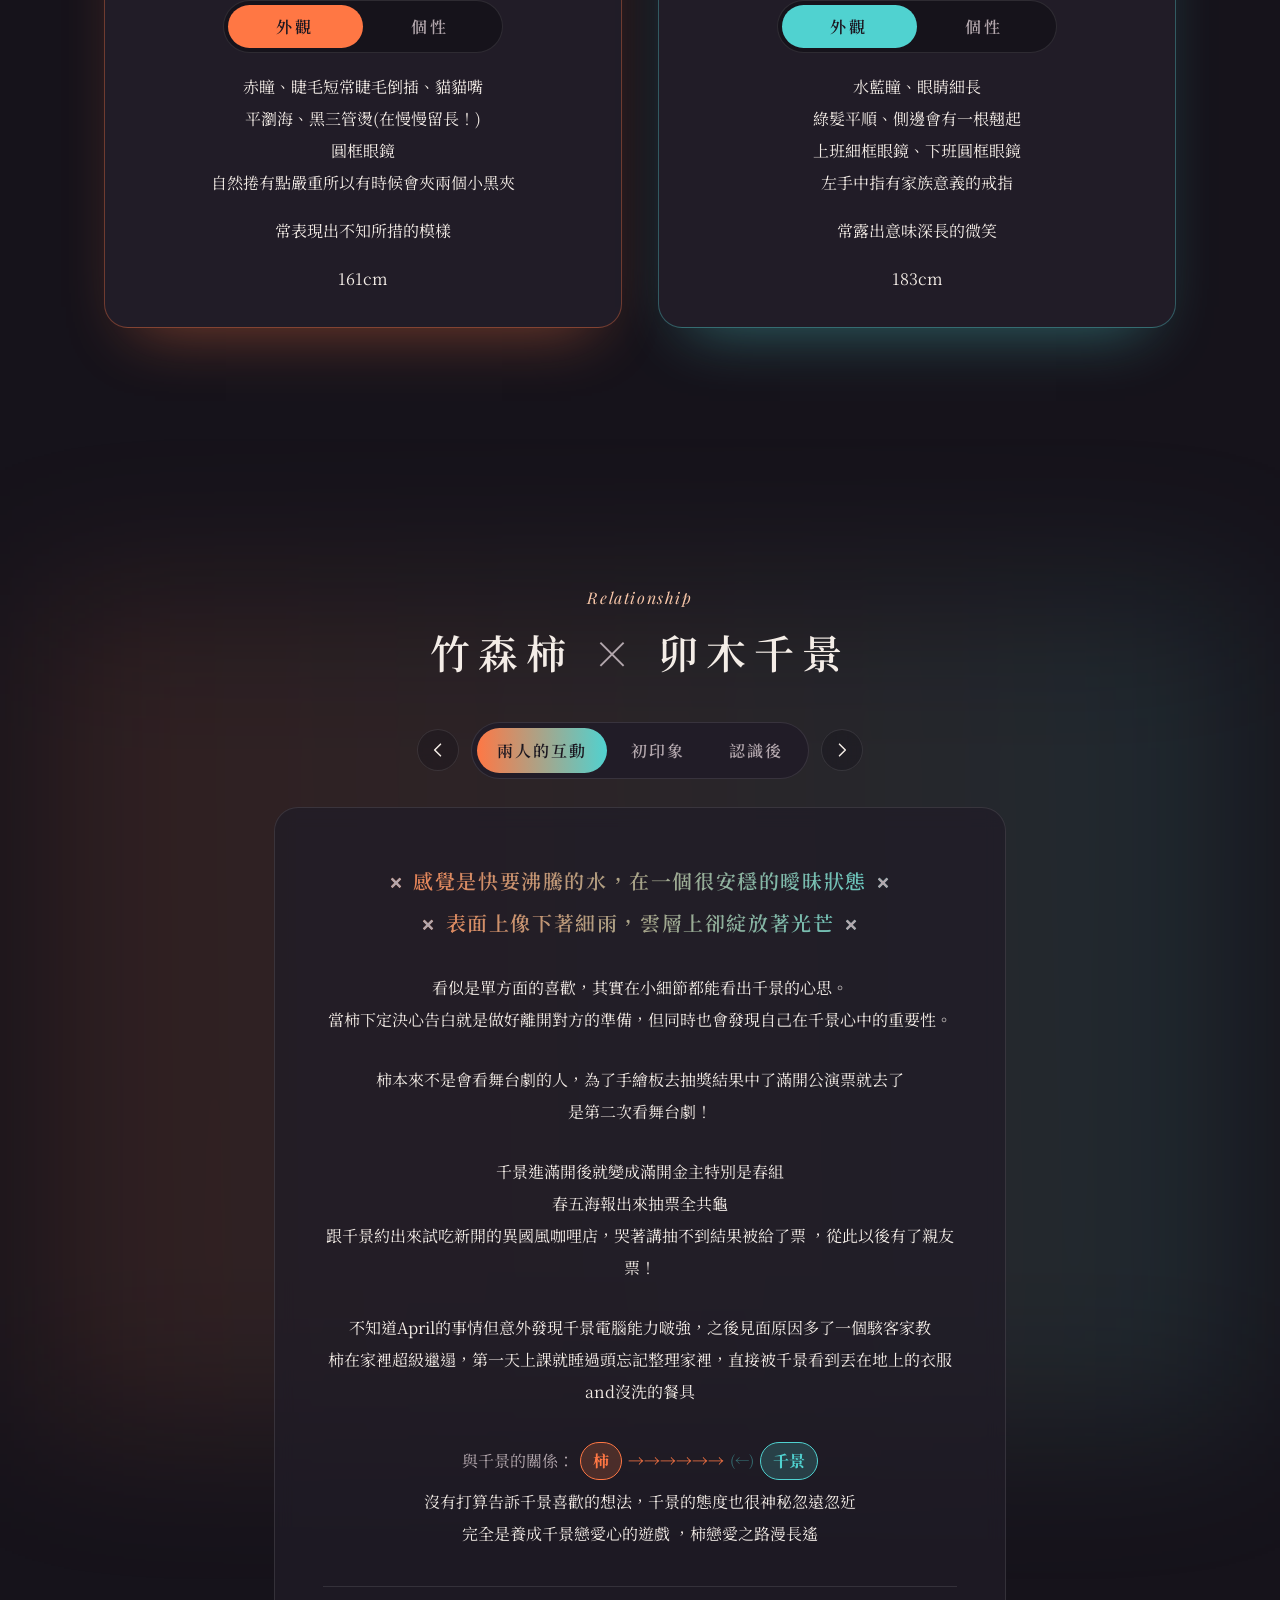
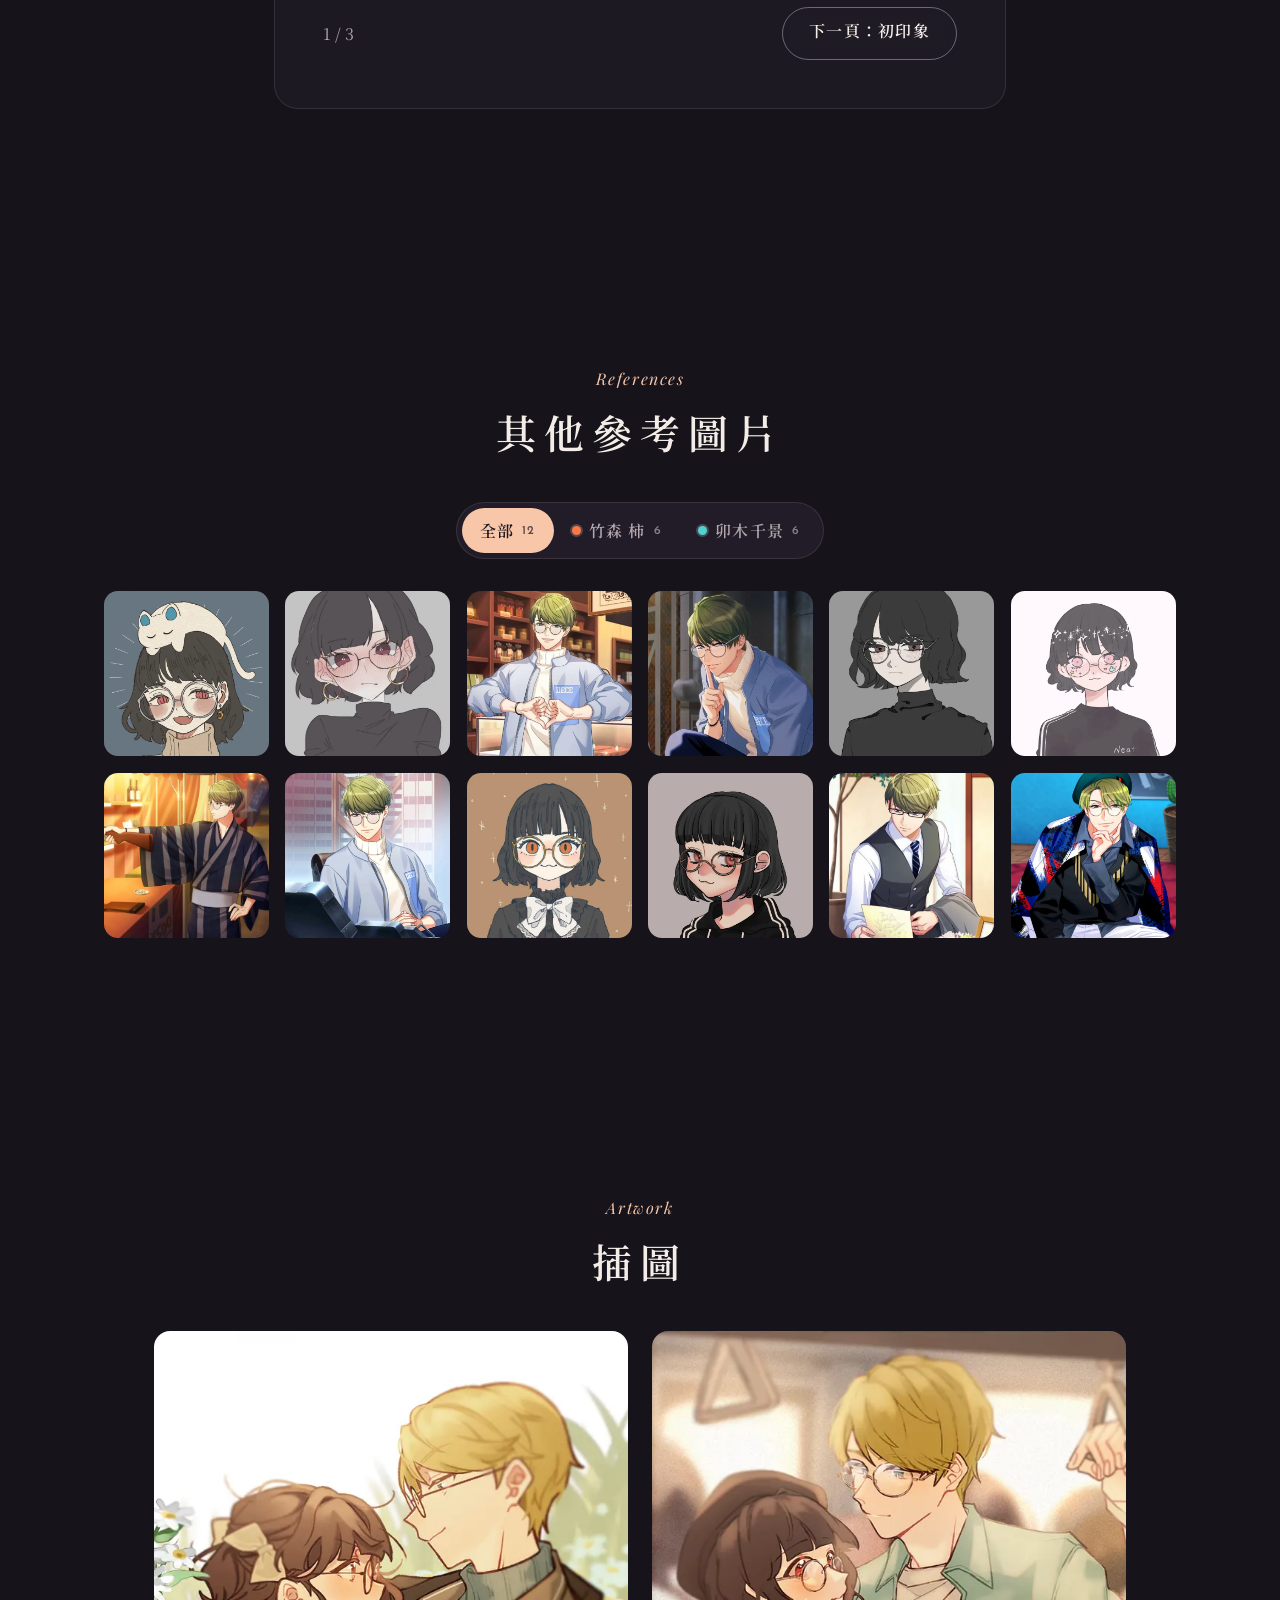
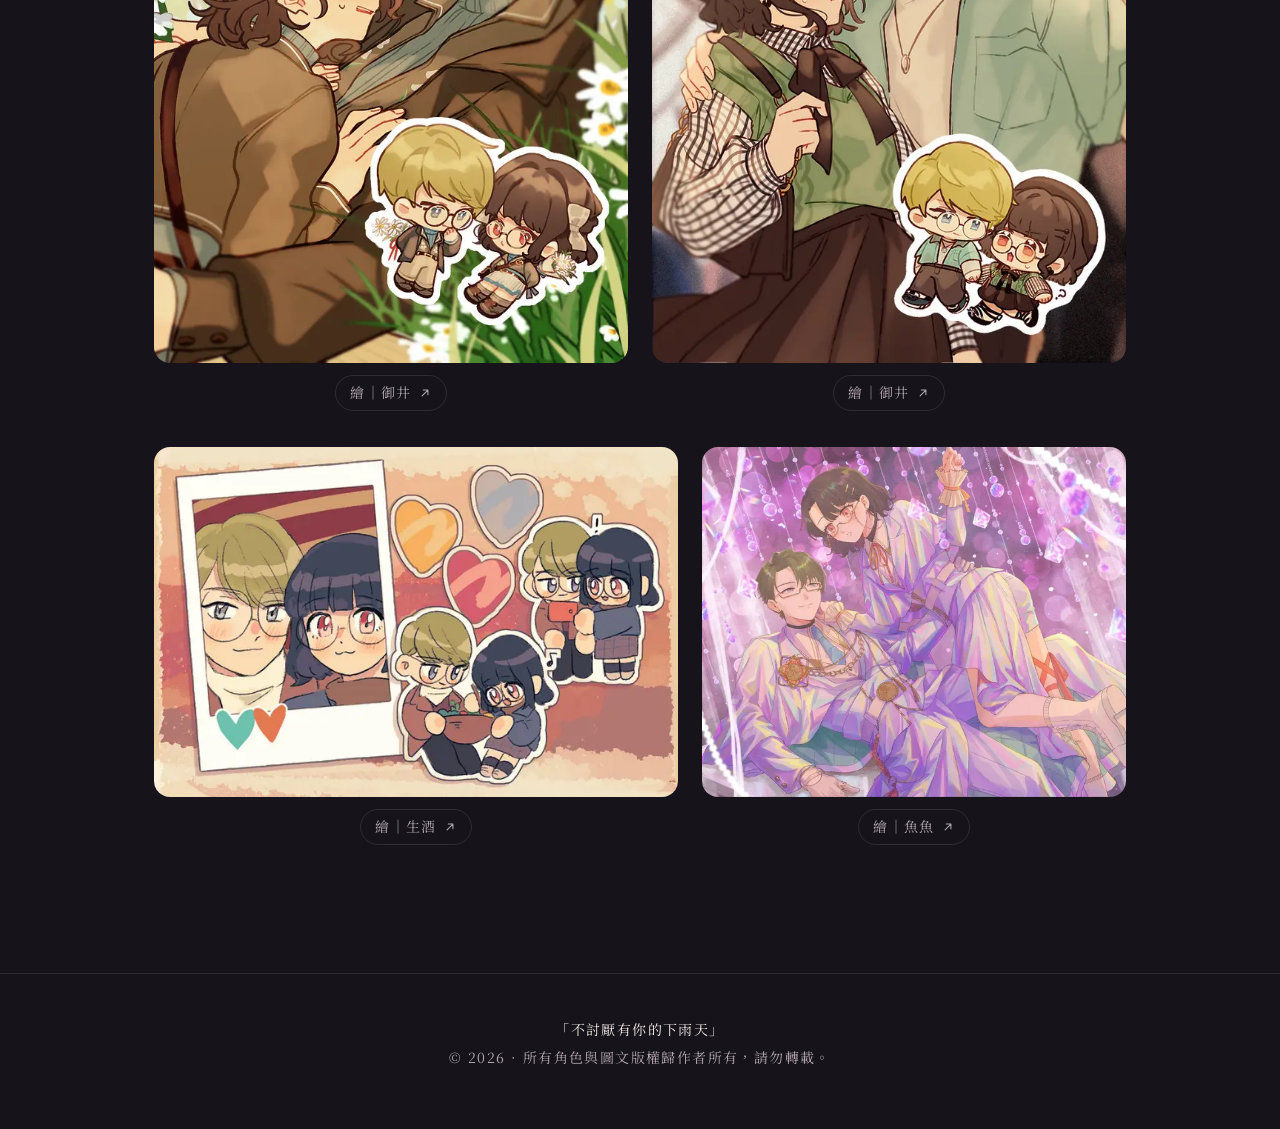
==== commit 71cdc1e8: "角色圖集大更新：新增噗浪圖、換裝與漫畫分頁、繪者篩選" ====
--- a/about.html
+++ b/about.html
@@ -16,9 +16,9 @@
       rel="stylesheet"
       href="https://fonts.googleapis.com/css2?family=Josefin+Sans:wght@400;600;700&family=Noto+Serif+TC:wght@400;600;700&family=Playfair+Display:ital,wght@0,700;1,400&display=swap"
     />
-    <script type="module" crossorigin src="./assets/about-CyTusi8p.js"></script>
-    <link rel="modulepreload" crossorigin href="./assets/styles-BL6XrTJP.js">
-    <link rel="stylesheet" crossorigin href="./assets/styles-BsFfb8EI.css">
+    <script type="module" crossorigin src="./assets/about-Cb4nGFeN.js"></script>
+    <link rel="modulepreload" crossorigin href="./assets/styles-B8dZqBLK.js">
+    <link rel="stylesheet" crossorigin href="./assets/styles-BTAEhyAw.css">
     <link rel="stylesheet" crossorigin href="./assets/about-BCl4_c45.css">
   </head>
   <body>
--- a/assets/styles-BTAEhyAw.css
+++ b/assets/styles-BTAEhyAw.css
@@ -0,0 +1 @@
+:root{--bg: #16131b;--surface: #211c27;--surface-2: #2b2532;--line: rgba(255, 255, 255, .1);--text: #f4ede7;--muted: #b3a7ad;--accent: #f8c7a9;--accent-strong: #ef9f7c;--accent-ink: #2a1d18;--radius: 18px;--header-h: 68px;--ease: cubic-bezier(.22, 1, .36, 1);--font-serif: "Noto Serif TC", "Playfair Display", serif;--font-display: "Playfair Display", "Noto Serif TC", serif;--font-ui: "Josefin Sans", "Noto Serif TC", system-ui, sans-serif;color-scheme:dark}*,*:before,*:after{box-sizing:border-box}html{scroll-behavior:smooth;scroll-padding-top:var(--header-h)}body{margin:0;background:var(--bg);color:var(--text);font-family:var(--font-serif);line-height:1.7;-webkit-font-smoothing:antialiased;overflow-x:hidden}body.no-scroll{overflow:hidden}html{cursor:url(../img/site/cursor.png) 4 46,auto}a,button,label{cursor:url(../img/site/cursor.png) 4 46,pointer}input,textarea{cursor:text}img{display:block;max-width:100%}a{color:inherit}button{font:inherit;color:inherit}svg{fill:none;stroke:currentColor;stroke-width:1.8;stroke-linecap:round;stroke-linejoin:round}:focus-visible{outline:2px solid var(--accent);outline-offset:3px;border-radius:6px}.muted{color:var(--muted)}.sr-only{position:absolute;width:1px;height:1px;overflow:hidden;clip:rect(0 0 0 0);white-space:nowrap}.skip-link{position:fixed;top:8px;left:8px;z-index:100;padding:8px 14px;background:var(--accent);color:var(--accent-ink);border-radius:8px;transform:translateY(-150%);transition:transform .2s}.skip-link:focus{transform:none}.btn{display:inline-flex;align-items:center;gap:8px;padding:12px 26px;border-radius:999px;border:1px solid transparent;font-family:var(--font-ui);font-weight:600;letter-spacing:.08em;text-decoration:none;background:none;transition:transform .3s var(--ease),background .3s,color .3s,border-color .3s,box-shadow .3s}.btn svg{width:18px;height:18px;transition:transform .3s var(--ease)}.btn:hover{transform:translateY(-2px)}.btn:hover svg{transform:translate(2px,-2px)}.btn-primary{background:var(--accent);color:var(--accent-ink);box-shadow:0 10px 30px -10px #f8c7a9b3}.btn-primary:hover{background:#ffd9c2;box-shadow:0 14px 34px -10px #f8c7a9e6}.btn-ghost{border-color:#ffffff59;color:var(--text);-webkit-backdrop-filter:blur(6px);backdrop-filter:blur(6px)}.btn-ghost:hover{border-color:var(--accent);color:var(--accent)}.icon-btn{display:inline-grid;place-items:center;width:42px;height:42px;border:1px solid var(--line);border-radius:50%;background:#16131b59;-webkit-backdrop-filter:blur(8px);backdrop-filter:blur(8px);text-decoration:none;transition:background .25s,color .25s,border-color .25s}.icon-btn svg{width:20px;height:20px}.icon-btn:hover{background:var(--accent);color:var(--accent-ink);border-color:var(--accent)}.site-header{position:fixed;inset:0 0 auto;z-index:40;height:var(--header-h);display:flex;align-items:center;gap:24px;padding:0 clamp(16px,4vw,48px);transition:transform .45s var(--ease),background .3s,box-shadow .3s}.site-header.is-solid{background:#16131bd1;-webkit-backdrop-filter:blur(14px);backdrop-filter:blur(14px);box-shadow:0 1px 0 var(--line)}.site-header.is-hidden{transform:translateY(-100%)}.brand{display:flex;align-items:center;gap:10px;text-decoration:none;margin-right:auto}.brand-mark{display:grid;place-items:center;width:36px;height:36px;border-radius:50%;background:var(--accent);color:var(--accent-ink);font-weight:700;transition:transform .5s var(--ease)}.brand:hover .brand-mark{transform:rotate(-12deg) scale(1.08)}.brand-text{font-size:15px;letter-spacing:.15em}.desktop-nav ul{list-style:none;margin:0;padding:0}.desktop-nav>ul{display:flex;gap:6px}.nav-item{position:relative;display:flex;align-items:center}.nav-link{position:relative;padding:8px 12px;font-family:var(--font-ui);font-weight:600;font-size:14px;letter-spacing:.14em;text-transform:uppercase;text-decoration:none}.nav-link:after{content:"";position:absolute;left:12px;right:12px;bottom:2px;height:1px;background:var(--accent);transform:scaleX(0);transform-origin:left;transition:transform .35s var(--ease)}.nav-item:hover .nav-link:after,.nav-link:focus-visible:after{transform:scaleX(1)}.nav-link.is-disabled{opacity:.85}.nav-caret{width:22px;height:22px;margin-left:-6px;border:0;background:none;position:relative}.nav-caret:before{content:"";position:absolute;top:0;right:0;bottom:0;left:0;margin:auto;width:6px;height:6px;border-right:1.5px solid currentColor;border-bottom:1.5px solid currentColor;transform:translateY(-2px) rotate(45deg);transition:transform .3s var(--ease)}.nav-item.is-open .nav-caret:before{transform:translateY(1px) rotate(-135deg)}.dropdown{position:absolute;top:calc(100% + 8px);left:0;min-width:200px;padding:8px!important;background:#211c27f5;-webkit-backdrop-filter:blur(14px);backdrop-filter:blur(14px);border:1px solid var(--line);border-radius:14px;box-shadow:0 20px 40px -12px #0009;opacity:0;visibility:hidden;transform:translateY(-6px);transition:opacity .25s,transform .3s var(--ease),visibility .25s}.dropdown:before{content:"";position:absolute;inset:-10px 0 auto;height:10px}.nav-item.is-open .dropdown,.nav-item:focus-within .dropdown{opacity:1;visibility:visible;transform:none}.dropdown-link{display:block;padding:9px 14px;border-radius:8px;font-family:var(--font-ui);font-size:14px;letter-spacing:.06em;text-decoration:none;transition:background .2s,color .2s,padding .25s var(--ease)}a.dropdown-link:hover{background:#f8c7a91f;color:var(--accent);padding-left:20px}.dropdown-link.is-disabled{color:var(--muted);opacity:.6}.header-actions{display:flex;gap:10px}.rain-toggle svg path:last-child{transition:opacity .3s}.rain-toggle.is-on{background:#f8c7a92e;border-color:#f8c7a980;color:var(--accent)}.menu-btn{display:none}.menu-btn span,.menu-btn span:before,.menu-btn span:after{display:block;width:18px;height:1.5px;background:currentColor;border-radius:2px;position:relative}.menu-btn span:before,.menu-btn span:after{content:"";position:absolute;left:0}.menu-btn span:before{top:-6px}.menu-btn span:after{top:6px;width:12px}.drawer{position:fixed;top:0;right:0;bottom:0;left:0;z-index:60;pointer-events:none}.drawer.is-open{pointer-events:auto}.drawer-backdrop{position:absolute;top:0;right:0;bottom:0;left:0;background:#08060c99;opacity:0;transition:opacity .35s}.drawer.is-open .drawer-backdrop{opacity:1}.drawer-panel{position:absolute;inset:0 0 0 auto;width:min(360px,86vw);padding:80px 28px 28px;background:var(--surface);overflow-y:auto;transform:translate(100%);transition:transform .45s var(--ease)}.drawer.is-open .drawer-panel{transform:none}.drawer-panel>ul{list-style:none;margin:0;padding:0}.drawer-item{border-bottom:1px solid var(--line);opacity:0;transform:translate(20px);transition:opacity .4s,transform .5s var(--ease);transition-delay:calc(var(--i) * 60ms + .12s)}.drawer.is-open .drawer-item{opacity:1;transform:none}.drawer-row{display:flex;align-items:center}.drawer-link{flex:1;padding:16px 0;font-family:var(--font-display);font-size:22px;letter-spacing:.06em;text-decoration:none}.drawer-toggle{width:40px;height:40px;border:0;background:none;position:relative}.drawer-toggle:before,.drawer-toggle:after{content:"";position:absolute;top:0;right:0;bottom:0;left:0;margin:auto;width:14px;height:1.5px;background:currentColor;transition:transform .35s var(--ease)}.drawer-toggle:after{transform:rotate(90deg)}.drawer-toggle.is-open:after{transform:rotate(0)}.drawer-sub{display:grid;grid-template-rows:0fr;transition:grid-template-rows .4s var(--ease)}.drawer-sub.is-open{grid-template-rows:1fr}.drawer-sub>ul{overflow:hidden;list-style:none;margin:0;padding:0 0 0 4px}.drawer-sub li:last-child{padding-bottom:12px}.drawer-sublink{display:block;padding:8px 0;font-family:var(--font-ui);color:var(--muted);text-decoration:none}a.drawer-sublink:hover{color:var(--accent)}.drawer-sublink.is-disabled{opacity:.5}.drawer-close{position:absolute;top:14px;right:18px;width:44px;height:44px;border:0;background:none}.drawer-close span:before,.drawer-close span:after{content:"";position:absolute;top:0;right:0;bottom:0;left:0;margin:auto;width:20px;height:1.5px;background:currentColor}.drawer-close span:before{transform:rotate(45deg)}.drawer-close span:after{transform:rotate(-45deg)}.hero{position:relative;min-height:100svh;display:grid;align-items:center;overflow:hidden;isolation:isolate}.hero-bg{position:absolute;top:-6%;right:-4%;bottom:-6%;left:-4%;z-index:-3;background:42% 28% / cover no-repeat;will-change:transform;transform:scale(1.08)}.hero-shade{position:absolute;top:0;right:0;bottom:0;left:0;z-index:-2;background:linear-gradient(90deg,#16131b26 30%,#16131ba6),linear-gradient(180deg,rgba(22,19,27,.35) 0%,transparent 25%,transparent 65%,var(--bg) 100%)}.rain{position:absolute;top:0;right:0;bottom:0;left:0;z-index:-1;width:100%;height:100%;opacity:0;transition:opacity 1s;pointer-events:none}.rain.is-on{opacity:1}.hero-inner{width:min(1200px,100%);margin:0 auto;padding:calc(var(--header-h) + 40px) clamp(16px,5vw,64px) 120px;display:grid;grid-template-columns:1fr 1fr;grid-template-areas:"small title" "small cta";align-items:end;gap:24px 48px}.hero-quote-small{grid-area:small;align-self:end;justify-self:start;margin:0;padding:18px 26px;background:#f8c7a999;color:#2a2a2a;border-radius:30px;-webkit-backdrop-filter:blur(6px);backdrop-filter:blur(6px);font-style:italic;font-weight:600;font-size:clamp(15px,1.6vw,18px);box-shadow:0 20px 40px -20px #00000080}.hero-title{grid-area:title;margin:0;text-align:center;font-weight:600;letter-spacing:.06em;line-height:1.5;text-shadow:0 2px 24px rgba(0,0,0,.55)}.hero-title .line{display:block;font-size:clamp(22px,2.6vw,34px)}.hero-title .line-lg{font-size:clamp(28px,3.6vw,48px);color:#fff8f2}.char{display:inline-block;opacity:0;transform:translateY(-.9em);filter:blur(6px);animation:drizzle-in 2.2s cubic-bezier(.33,0,.2,1) forwards;animation-delay:var(--d)}.hero-quote-small .char{animation-duration:1.5s}@keyframes drizzle-in{0%{opacity:0;transform:translateY(-.9em);filter:blur(6px)}55%{opacity:.6;filter:blur(2px)}80%{opacity:1;transform:translateY(.06em);filter:blur(0)}to{opacity:1;transform:none;filter:none}}.hero-cta{grid-area:cta;display:flex;flex-wrap:wrap;gap:14px;justify-content:center;opacity:0;animation:fade-up 1.6s var(--ease) 6.2s forwards}@keyframes fade-up{0%{opacity:0;transform:translateY(16px)}to{opacity:1;transform:none}}.scroll-cue{position:absolute;left:50%;bottom:28px;width:26px;height:42px;margin-left:-13px;border:1.5px solid rgba(255,255,255,.6);border-radius:14px}.scroll-cue span{position:absolute;left:50%;top:8px;width:3px;height:8px;margin-left:-1.5px;background:#fff;border-radius:2px;animation:cue 1.8s ease-in-out infinite}@keyframes cue{0%{opacity:0;transform:translateY(0)}30%{opacity:1}to{opacity:0;transform:translateY(14px)}}.section{padding:clamp(72px,10vw,128px) clamp(16px,5vw,64px)}.section-head{text-align:center;max-width:640px;margin:0 auto 36px}.eyebrow{margin:0 0 6px;font-family:var(--font-display);font-style:italic;color:var(--accent);letter-spacing:.1em}.section-title{margin:0;font-size:clamp(28px,4vw,40px);letter-spacing:.2em;font-weight:600}.section-lead{margin:12px 0 0;color:var(--muted);font-size:15px;text-wrap:balance}.reveal{opacity:0;transform:translateY(28px);transition:opacity .8s var(--ease),transform .9s var(--ease);transition-delay:var(--delay, 0ms)}.reveal.is-visible{opacity:1;transform:none}.gallery{max-width:1320px;margin:0 auto}.tabs{position:relative;display:flex;justify-content:center;gap:4px;flex-wrap:wrap;width:fit-content;max-width:100%;margin:0 auto 40px;padding:6px;background:var(--surface);border:1px solid var(--line);border-radius:999px}.tab{position:relative;z-index:1;display:inline-flex;align-items:center;gap:8px;padding:9px 18px;border:0;border-radius:999px;background:none;font-family:var(--font-ui);font-weight:600;letter-spacing:.06em;color:var(--muted);transition:color .3s}.tab[aria-selected=true]{color:var(--accent-ink)}.tab-count{font-size:12px;opacity:.7}.tab-indicator{position:absolute;top:0;left:0;border-radius:999px;background:var(--accent);transition:transform .45s var(--ease),width .45s var(--ease),height .45s var(--ease)}.masonry{list-style:none;margin:0;padding:0;columns:4 260px;column-gap:18px}.tile{break-inside:avoid;margin-bottom:18px}.masonry.is-preview{columns:auto;display:grid;grid-template-columns:repeat(3,1fr);gap:18px}.masonry.is-preview .tile{margin-bottom:0}.masonry.is-preview .tile-btn{aspect-ratio:4 / 5!important}.tile-btn{position:relative;display:block;width:100%;padding:0;border:0;border-radius:14px;overflow:hidden;background:linear-gradient(110deg,var(--surface) 30%,var(--surface-2) 50%,var(--surface) 70%) 0 0 / 300% 100%;animation:shimmer 1.6s linear infinite}.tile-btn.is-loaded{animation:none;background:var(--surface)}@keyframes shimmer{to{background-position:-150% 0}}.tile-btn img{width:100%;height:100%;object-fit:cover;opacity:0;transform:scale(1.04);transition:opacity .6s,transform .8s var(--ease)}.tile-btn.is-loaded img{opacity:1;transform:none}.tile-btn:hover img{transform:scale(1.05)}.tile-overlay{position:absolute;top:0;right:0;bottom:0;left:0;display:flex;align-items:flex-end;justify-content:space-between;padding:14px 16px;background:linear-gradient(180deg,transparent 50%,rgba(10,8,14,.75));opacity:0;transition:opacity .35s}.tile-overlay svg{width:20px;height:20px;color:var(--accent);transform:scale(.6);transition:transform .4s var(--ease)}.tile-label{display:grid;gap:2px;text-align:left;transform:translateY(8px);transition:transform .4s var(--ease)}.tile-credit{font-size:15px;font-weight:600;letter-spacing:.08em;color:#fff}.tile-category{font-family:var(--font-ui);font-size:11px;letter-spacing:.1em;color:var(--accent)}.tile-btn:hover .tile-overlay,.tile-btn:focus-visible .tile-overlay{opacity:1}.tile-btn:hover .tile-overlay svg{transform:none}.tile-btn:hover .tile-label{transform:none}.load-more{display:flex;flex-wrap:wrap;justify-content:center;gap:12px;margin-top:24px}.gallery-anchor{scroll-margin-top:calc(var(--header-h) + 16px)}.lightbox{position:fixed;top:0;right:0;bottom:0;left:0;z-index:80;display:grid;grid-template-columns:minmax(0,1fr);grid-template-rows:auto minmax(0,1fr) auto auto;animation:lb-in .3s ease}@keyframes lb-in{0%{opacity:0}}.lightbox-backdrop{position:absolute;top:0;right:0;bottom:0;left:0;background:#0a080ef0;-webkit-backdrop-filter:blur(10px);backdrop-filter:blur(10px)}.lightbox-bar{position:relative;min-width:0;display:flex;align-items:center;gap:16px;padding:14px clamp(14px,3vw,28px)}.lightbox-counter{flex:none;font-family:var(--font-ui);font-weight:600;letter-spacing:.1em;white-space:nowrap}.lightbox-credit{flex:0 1 auto;min-width:0;overflow:hidden;white-space:nowrap;text-overflow:ellipsis;padding:4px 14px;border-radius:999px;background:#f8c7a926;border:1px solid rgba(248,199,169,.4);font-weight:600;letter-spacing:.1em}a.lightbox-credit{display:inline-flex;align-items:center;gap:6px;text-decoration:none;transition:background .25s,color .25s}a.lightbox-credit svg{flex:none;width:14px;height:14px;transition:transform .3s var(--ease)}a.lightbox-credit:hover{background:var(--accent);color:var(--accent-ink)}a.lightbox-credit:hover svg{transform:translate(2px,-2px)}.lightbox-label{font-family:var(--font-display);font-style:italic;color:var(--muted);font-size:14px}.lightbox-tools{flex:none;display:flex;gap:8px;margin-left:auto}.lightbox-related{position:relative;z-index:2;display:flex;align-items:center;flex-wrap:nowrap;gap:8px;padding:10px 16px 2px;min-width:0;overflow-x:auto;scrollbar-width:none;scroll-snap-type:x proximity;overscroll-behavior-x:contain}.lightbox-related::-webkit-scrollbar{display:none}.lightbox-related>:first-child{margin-left:auto}.lightbox-related>:last-child{margin-right:auto}.lightbox-related>*{flex:none;scroll-snap-align:start}.lightbox-related.fade-right{-webkit-mask-image:linear-gradient(90deg,#000 calc(100% - 40px),transparent);mask-image:linear-gradient(90deg,#000 calc(100% - 40px),transparent)}.lightbox-related.fade-left{-webkit-mask-image:linear-gradient(90deg,transparent,#000 40px);mask-image:linear-gradient(90deg,transparent,#000 40px)}.lightbox-related.fade-left.fade-right{-webkit-mask-image:linear-gradient(90deg,transparent,#000 40px,#000 calc(100% - 40px),transparent);mask-image:linear-gradient(90deg,transparent,#000 40px,#000 calc(100% - 40px),transparent)}.lightbox-related-label{padding:3px 10px;border-radius:999px;font-size:12px;letter-spacing:.1em;background:var(--accent);color:var(--accent-ink);font-weight:600}.lightbox-related-item{display:inline-flex;align-items:center;gap:10px;max-width:80vw;padding:5px 12px 5px 5px;border:1px solid rgba(248,199,169,.4);border-radius:999px;background:#211c27d9;text-align:left;transition:border-color .25s,background .25s}.lightbox-related-item:hover{border-color:var(--accent);background:#f8c7a91f}.lightbox-related-item img{width:36px;height:36px;flex:none;border-radius:50%;object-fit:cover}.lightbox-related-item span{display:grid;min-width:0;font-size:13px;line-height:1.35;white-space:nowrap}.lightbox-related-item small{color:var(--muted);font-size:12px;overflow:hidden;text-overflow:ellipsis}.lightbox-related-item svg{width:16px;height:16px;flex:none;color:var(--accent)}.lightbox-related-item.is-pending{cursor:default;border-style:dashed;border-color:var(--line);color:var(--muted);padding-right:14px}.lightbox-related-item.is-pending:hover{background:#211c27d9;border-color:var(--line)}.lightbox-related-item .pending-icon{display:grid;place-items:center;width:36px;height:36px;flex:none;border-radius:50%;border:1px dashed var(--line);background:var(--bg)}.lightbox-related-item .pending-icon svg{color:var(--muted)}.related-modal{position:fixed;top:0;right:0;bottom:0;left:0;z-index:90;display:grid;place-items:center;padding:16px}.related-modal-backdrop{position:absolute;top:0;right:0;bottom:0;left:0;background:#08060cb8;-webkit-backdrop-filter:blur(6px);backdrop-filter:blur(6px);animation:lb-in .25s ease}.related-modal-panel{position:relative;display:flex;flex-direction:column;max-width:min(960px,100%);max-height:100%;border-radius:18px;overflow:hidden;background:var(--surface);border:1px solid var(--line);box-shadow:0 30px 60px -20px #000c;animation:modal-in .35s var(--ease)}@keyframes modal-in{0%{opacity:0;transform:translateY(12px) scale(.97)}}.related-modal-head{display:flex;align-items:center;gap:10px;min-width:0;padding:10px 10px 10px 14px;border-bottom:1px solid var(--line)}.related-modal-open{margin-left:auto;flex:none}.related-modal-close{flex:none}.related-modal-body{position:relative;display:grid;place-items:center;min-height:160px;overflow:auto}.related-modal-body img{max-width:100%;max-height:calc(100svh - 96px);object-fit:contain;opacity:0;transition:opacity .35s}.related-modal-body img.is-loaded{opacity:1}@media (max-width: 560px){.lightbox-label{display:none}.lightbox-bar{gap:10px;padding:10px 12px}.lightbox-counter{font-size:13px;letter-spacing:.04em}.lightbox-credit{padding:4px 11px;font-size:13px;letter-spacing:.04em}.lightbox-tools{gap:6px}.lightbox-tools .icon-btn{width:36px;height:36px}.lightbox-tools .icon-btn svg{width:18px;height:18px}}.lightbox-stage{--stage-pad: clamp(8px, 6vw, 88px);position:relative;display:grid;place-items:center;min-height:0;overflow:hidden;touch-action:pan-y}.lightbox-stage img{position:absolute;inset:0 var(--stage-pad-r, var(--stage-pad)) 0 var(--stage-pad);margin:auto;max-width:calc(100% - var(--stage-pad) - var(--stage-pad-r, var(--stage-pad)));max-height:100%;object-fit:contain;border-radius:6px;-webkit-user-select:none;user-select:none;opacity:0;transform:scale(.97);transition:opacity .35s,transform .4s var(--ease);box-shadow:0 30px 60px -20px #000c}.lightbox-stage img.is-loaded{opacity:1;transform:none}.lightbox-stage.is-zoomed{overflow:auto;place-items:start center;touch-action:auto}.lightbox-stage.is-zoomed img{position:static;margin:0;max-width:none;max-height:none;width:min(1800px,160%)}.spinner{position:absolute;width:36px;height:36px;border-radius:50%;border:2px solid var(--line);border-top-color:var(--accent);animation:spin .8s linear infinite}@keyframes spin{to{transform:rotate(360deg)}}.lightbox-nav{position:absolute;top:50%;z-index:2;width:52px;height:52px;margin-top:-26px;border-radius:50%;border:1px solid var(--line);background:#211c27b3;display:grid;place-items:center;transition:background .25s,color .25s,transform .3s var(--ease)}.lightbox-nav svg{width:22px;height:22px}.lightbox-nav:hover{background:var(--accent);color:var(--accent-ink)}.lightbox-nav.prev{left:clamp(8px,2vw,24px)}.lightbox-nav.next{right:clamp(8px,2vw,24px)}.lightbox-nav.prev:hover{transform:translate(-3px)}.lightbox-nav.next:hover{transform:translate(3px)}.lightbox-series{display:none}@media (min-width: 901px){.lightbox.has-series .lightbox-stage{--stage-pad: calc(clamp(8px, 2vw, 24px) + 284px) }.lightbox.has-series .lightbox-related{display:none}.lightbox-series{position:absolute;z-index:3;right:calc(clamp(8px,2vw,24px) + 68px);bottom:104px;display:flex;flex-direction:column;gap:10px;width:200px;padding:12px;border-radius:16px;background:#211c27d9;border:1px solid var(--line);-webkit-backdrop-filter:blur(8px);backdrop-filter:blur(8px)}.lightbox-series .lightbox-related-label{align-self:flex-start}.lightbox-series .lightbox-related-label small{font-size:11px;opacity:.8}.lightbox-series ul{list-style:none;margin:0 -4px;padding:0 4px;display:grid;gap:4px;max-height:176px;overflow-y:auto;scrollbar-width:thin;overscroll-behavior:contain}.series-thumb{display:flex;align-items:center;gap:10px;width:100%;padding:6px;border:0;border-radius:10px;background:none;text-align:left;color:var(--muted);transition:background .2s,color .2s}.series-thumb:hover{background:#ffffff0f;color:var(--text)}.series-thumb.is-current{background:#f8c7a929;color:var(--accent)}.series-thumb img,.series-pending-box{width:44px;height:44px;flex:none;border-radius:8px;object-fit:cover;border:1.5px solid transparent;transition:border-color .2s}.series-thumb.is-current img{border-color:var(--accent)}.series-text{display:grid;min-width:0;line-height:1.35}.series-text b{font-size:13px;font-weight:600;color:var(--text);white-space:nowrap;overflow:hidden;text-overflow:ellipsis}.series-thumb.is-current .series-text b{color:var(--accent)}.series-text small{font-size:12px;white-space:nowrap;overflow:hidden;text-overflow:ellipsis}.series-thumb.is-pending{cursor:default}.series-thumb.is-pending:hover{background:none;color:var(--muted)}.series-thumb.is-pending .series-text b{color:var(--muted);font-weight:400}.series-pending-box{display:grid;place-items:center;border:1px dashed var(--line)}.series-pending-box svg{width:18px;height:18px}}.lightbox-strip{position:relative;display:flex;gap:8px;padding:12px 16px 18px;overflow-x:auto;scrollbar-width:none}.lightbox-strip::-webkit-scrollbar{display:none}.lightbox-strip button{flex:none;width:56px;height:56px;padding:0;border:2px solid transparent;border-radius:10px;overflow:hidden;background:var(--surface);opacity:.45;transition:opacity .25s,border-color .25s,transform .3s var(--ease)}.lightbox-strip button:hover{opacity:.85}.lightbox-strip button.is-active{opacity:1;border-color:var(--accent);transform:translateY(-3px)}.lightbox-strip img{width:100%;height:100%;object-fit:cover}.gallery-body.has-sidebar{display:grid;grid-template-columns:220px minmax(0,1fr);gap:28px;align-items:start}.gallery-main{min-width:0}.artist-sidebar{position:sticky;top:calc(var(--header-h) + 16px);max-height:calc(100vh - var(--header-h) - 32px);display:flex;flex-direction:column;gap:8px;padding:14px;overflow:hidden;background:var(--surface);border:1px solid var(--line);border-radius:var(--radius)}.artist-sidebar-head{display:flex;align-items:center;justify-content:space-between;font-weight:600;letter-spacing:.15em}.artist-sidebar .artist-list{overflow-y:auto;margin-right:-6px;padding-right:6px;scrollbar-width:thin}.artist-search{display:flex;align-items:center;gap:6px;padding:7px 10px;border-radius:10px;background:var(--bg);border:1px solid var(--line)}.artist-search:focus-within{border-color:var(--accent)}.artist-search svg{width:16px;height:16px;flex:none;color:var(--muted)}.artist-search input{flex:1;min-width:0;border:0;outline:0;background:none;color:var(--text);font:inherit;font-size:14px}.artist-list{list-style:none;margin:0;padding:0;display:grid;gap:2px}.artist-item{display:flex;align-items:center;gap:8px;width:100%;padding:7px 8px;border:0;border-radius:8px;background:none;text-align:left;font-size:14px;color:var(--muted);transition:background .2s,color .2s}.artist-item:hover{background:#ffffff0d;color:var(--text)}.artist-item.is-on{background:#f8c7a924;color:var(--accent)}.artist-all{font-weight:600}.artist-name{flex:1;min-width:0;overflow:hidden;text-overflow:ellipsis;white-space:nowrap}.artist-count{font-family:var(--font-ui);font-size:12px;opacity:.75}.artist-check{display:grid;place-items:center;width:16px;height:16px;flex:none;border-radius:4px;border:1.5px solid var(--line);transition:background .2s,border-color .2s}.artist-check svg{width:12px;height:12px;stroke-width:3;opacity:0;color:var(--accent-ink)}.is-on .artist-check{background:var(--accent);border-color:var(--accent)}.is-on .artist-check svg{opacity:1}.artist-clear{border:0;background:none;padding:0 2px;font-size:13px;color:var(--accent);text-decoration:underline;text-underline-offset:3px}.artist-empty{margin:8px 4px;font-size:13px;color:var(--muted)}.artist-result{display:flex;flex-wrap:wrap;align-items:center;gap:10px;margin:0 0 16px;font-size:14px;color:var(--muted)}.artist-mobile-bar{display:none}.artist-sheet-trigger{display:inline-flex;align-items:center;gap:6px;padding:7px 14px;border-radius:999px;border:1px solid var(--line);background:var(--surface);font-size:14px;letter-spacing:.08em}.artist-sheet-trigger svg{width:16px;height:16px}.artist-sheet-trigger.is-active{border-color:var(--accent);color:var(--accent)}.artist-chosen{font-size:13px;color:var(--muted);overflow:hidden;text-overflow:ellipsis;white-space:nowrap;min-width:0}.artist-sheet{position:fixed;top:0;right:0;bottom:0;left:0;z-index:85}.artist-sheet-backdrop{position:absolute;top:0;right:0;bottom:0;left:0;background:#08060c99;animation:lb-in .25s ease}.artist-sheet-panel{position:absolute;left:0;right:0;bottom:0;max-height:78svh;display:flex;flex-direction:column;gap:10px;padding:14px 16px calc(16px + env(safe-area-inset-bottom));border-radius:20px 20px 0 0;background:var(--surface);animation:sheet-up .35s var(--ease)}@keyframes sheet-up{0%{transform:translateY(100%)}}.artist-sheet-head{display:flex;align-items:center;justify-content:space-between;font-weight:600;letter-spacing:.1em}.artist-sheet-list{overflow-y:auto;min-height:0;flex:1}.artist-sheet-actions{display:grid;grid-template-columns:auto 1fr;gap:10px}.artist-sheet-actions .btn{justify-content:center}@media (max-width: 900px){.gallery-body.has-sidebar{display:block}.artist-sidebar{display:none}.artist-mobile-bar{display:flex;align-items:center;gap:10px;margin:0 0 16px}}.comic-badge{position:absolute;top:10px;right:10px;z-index:1;display:inline-flex;align-items:center;gap:4px;padding:4px 9px;border-radius:999px;background:#16131bc7;-webkit-backdrop-filter:blur(6px);backdrop-filter:blur(6px);font-family:var(--font-ui);font-size:13px;font-weight:600;color:var(--accent)}.comic-badge svg{width:14px;height:14px}.comic-reader{position:fixed;top:0;right:0;bottom:0;left:0;z-index:80;display:grid;grid-template-columns:minmax(0,1fr);grid-template-rows:auto 1fr auto;background:#0a080ef7;animation:lb-in .3s ease}.comic-bar{display:flex;align-items:center;gap:12px;flex-wrap:wrap;padding:12px clamp(14px,3vw,28px);border-bottom:1px solid var(--line)}.comic-info{display:flex;align-items:center;gap:12px;min-width:0;flex:1}.comic-title{font-weight:600;letter-spacing:.1em;white-space:nowrap;overflow:hidden;text-overflow:ellipsis}.comic-tools{display:flex;align-items:center;gap:10px}.comic-mode{display:flex;padding:3px;border-radius:999px;background:var(--surface);border:1px solid var(--line)}.comic-mode button{padding:6px 14px;border:0;border-radius:999px;background:none;font-size:13px;letter-spacing:.1em;color:var(--muted);transition:background .25s,color .25s}.comic-mode button[aria-pressed=true]{background:var(--accent);color:var(--accent-ink)}.comic-scroll{overflow-y:auto;overscroll-behavior:contain;padding:16px 12px 40px}.comic-page{max-width:900px;margin:0 auto 12px;scroll-margin-top:8px}.comic-page img{width:100%;height:auto;border-radius:4px;background:var(--surface)}.comic-end{max-width:900px;margin:32px auto 0;text-align:center;color:var(--muted);letter-spacing:.3em}.comic-stage{position:relative;display:grid;place-items:center;min-height:0;overflow:hidden;touch-action:pan-y;-webkit-user-select:none;user-select:none}.comic-stage img{max-width:calc(100vw - 32px);max-height:calc(100svh - 150px);object-fit:contain;animation:panel-in-soft .35s ease}@keyframes panel-in-soft{0%{opacity:0}}.comic-stage .lightbox-nav:disabled{opacity:.25;pointer-events:none}.comic-progress{display:flex;align-items:center;gap:12px;padding:10px clamp(14px,3vw,28px) 14px;font-family:var(--font-ui);font-size:13px;color:var(--muted);border-top:1px solid var(--line)}.comic-progress-bar{flex:1;height:3px;border-radius:3px;background:var(--line);overflow:hidden}.comic-progress-bar span{display:block;height:100%;background:var(--accent);transition:width .3s var(--ease)}.connect{position:relative;overflow:hidden;isolation:isolate}.connect:before{content:"";position:absolute;top:0;right:0;bottom:0;left:0;z-index:-2;background:var(--connect-bg) 80% 45% / cover no-repeat}.connect:after{content:"";position:absolute;top:0;right:0;bottom:0;left:0;z-index:-1;background:linear-gradient(180deg,var(--bg),rgba(22,19,27,.55) 35%,rgba(22,19,27,.85))}.connect-inner{max-width:1100px;margin:0 auto;display:grid;gap:48px;justify-items:center}.connect-title img{width:min(720px,100%);height:auto;filter:drop-shadow(0 4px 20px rgba(0,0,0,.5))}.social-grid{display:grid;grid-template-columns:repeat(auto-fit,minmax(260px,1fr));gap:20px;width:min(720px,100%)}.social-card{--rx: 0deg;--ry: 0deg;--mx: 50%;--my: 50%;position:relative;display:flex;align-items:center;gap:18px;padding:22px 24px;overflow:hidden;border:1px solid var(--line);border-radius:var(--radius);text-decoration:none;background:#211c27b8;-webkit-backdrop-filter:blur(12px);backdrop-filter:blur(12px);transform:perspective(700px) rotateX(var(--rx)) rotateY(var(--ry));transition:transform .25s ease-out,border-color .3s}.social-card:before{content:"";position:absolute;top:0;right:0;bottom:0;left:0;z-index:-1;opacity:0;transition:opacity .3s;background:radial-gradient(240px circle at var(--mx) var(--my),rgba(248,199,169,.22),transparent 60%)}.social-card:hover{border-color:#f8c7a980}.social-card:hover:before{opacity:1}.social-card img{width:56px;height:56px;padding:12px;object-fit:contain;border-radius:50%;background:var(--accent);transition:transform .5s var(--ease)}.social-card:hover img{transform:rotate(-8deg) scale(1.08)}.social-text{display:grid;line-height:1.4}.social-name{font-family:var(--font-display);font-size:20px}.social-handle{font-family:var(--font-ui);color:var(--accent);letter-spacing:.04em}.social-note{font-size:13px;color:var(--muted)}.social-arrow{width:22px;height:22px;margin-left:auto;color:var(--muted);transition:transform .35s var(--ease),color .3s}.social-card:hover .social-arrow{color:var(--accent);transform:translate(3px,-3px)}.site-footer{padding:40px 16px 56px;text-align:center;border-top:1px solid var(--line);font-size:14px;letter-spacing:.1em}.site-footer p{margin:4px 0}.back-to-top{position:fixed;right:clamp(14px,3vw,28px);bottom:clamp(14px,3vw,28px);z-index:30;width:52px;height:52px;padding:0;border:0;border-radius:50%;background:#211c27d9;-webkit-backdrop-filter:blur(8px);backdrop-filter:blur(8px);box-shadow:0 10px 24px -8px #0009;opacity:0;transform:translateY(16px) scale(.9);pointer-events:none;transition:opacity .3s,transform .4s var(--ease)}.back-to-top.is-visible{opacity:1;transform:none;pointer-events:auto}.back-to-top:hover{transform:translateY(-3px)}.back-to-top svg{width:100%;height:100%;transform:rotate(-90deg)}.back-to-top .track{stroke:var(--line);stroke-width:2.5}.back-to-top .bar{stroke:var(--accent);stroke-width:2.5;transition:stroke-dashoffset .15s linear}.back-to-top .arrow{transform:rotate(90deg);transform-origin:center;stroke:var(--text)}@media (max-width: 900px){.desktop-nav{display:none}.menu-btn{display:inline-grid}.brand-text{display:none}.hero-inner{grid-template-columns:1fr;grid-template-areas:"title" "cta" "small";align-content:end;padding-bottom:40px;gap:22px}.hero{align-items:end}.hero-bg{background-position:30% 28%}.hero-quote-small{justify-self:center;text-align:center}.hero-shade{background:linear-gradient(180deg,rgba(22,19,27,.3),rgba(22,19,27,.35) 40%,var(--bg) 100%)}}@media (max-width: 560px){.masonry{columns:2;column-gap:10px}.masonry.is-preview{gap:8px}.tile{margin-bottom:10px}.tab{padding:8px 12px;font-size:13px}.tabs{display:grid;grid-template-columns:repeat(2,minmax(0,1fr));width:100%;border-radius:18px}.tab{justify-content:center}.lightbox-nav,.scroll-cue{display:none}}@media (hover: none){.tile-overlay{display:none}}@media (prefers-reduced-motion: reduce){*,*:before,*:after{animation-duration:.01ms!important;animation-delay:0ms!important;transition-duration:.01ms!important}html{scroll-behavior:auto}.reveal{opacity:1;transform:none}}
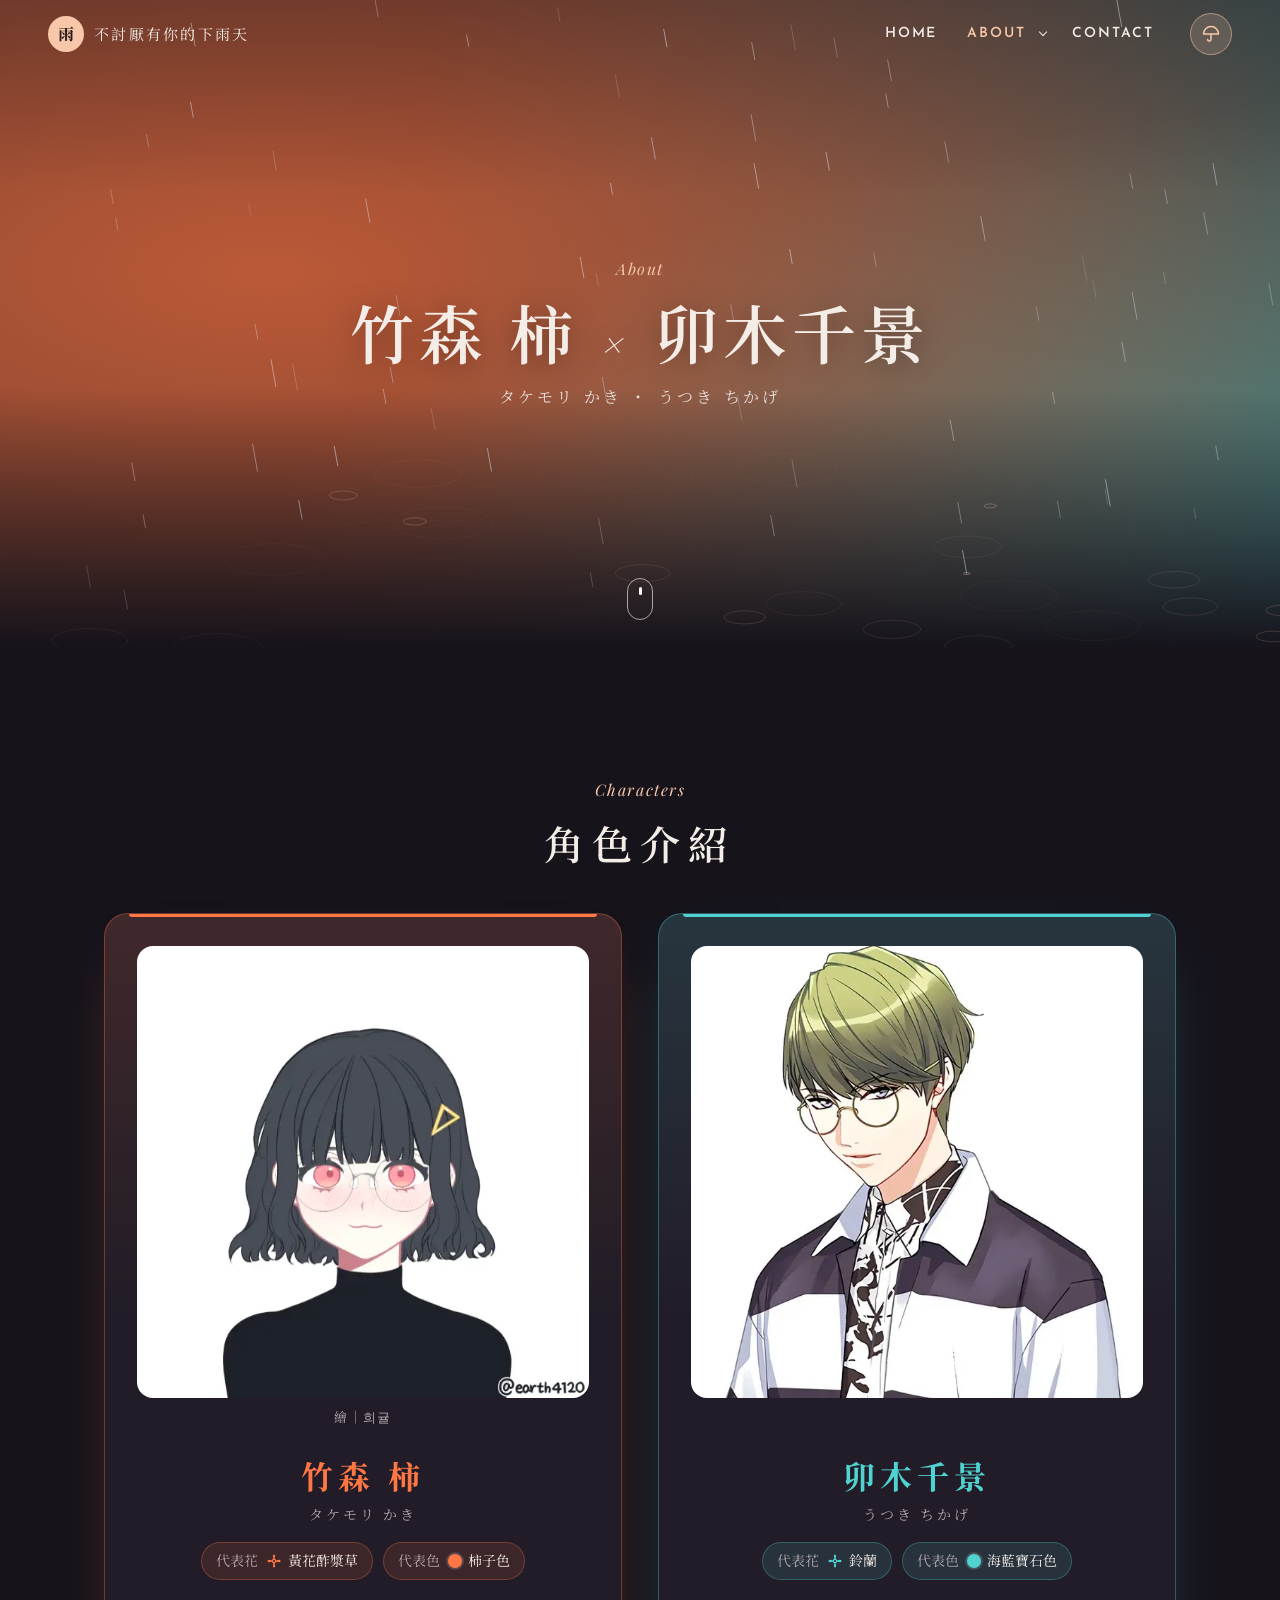
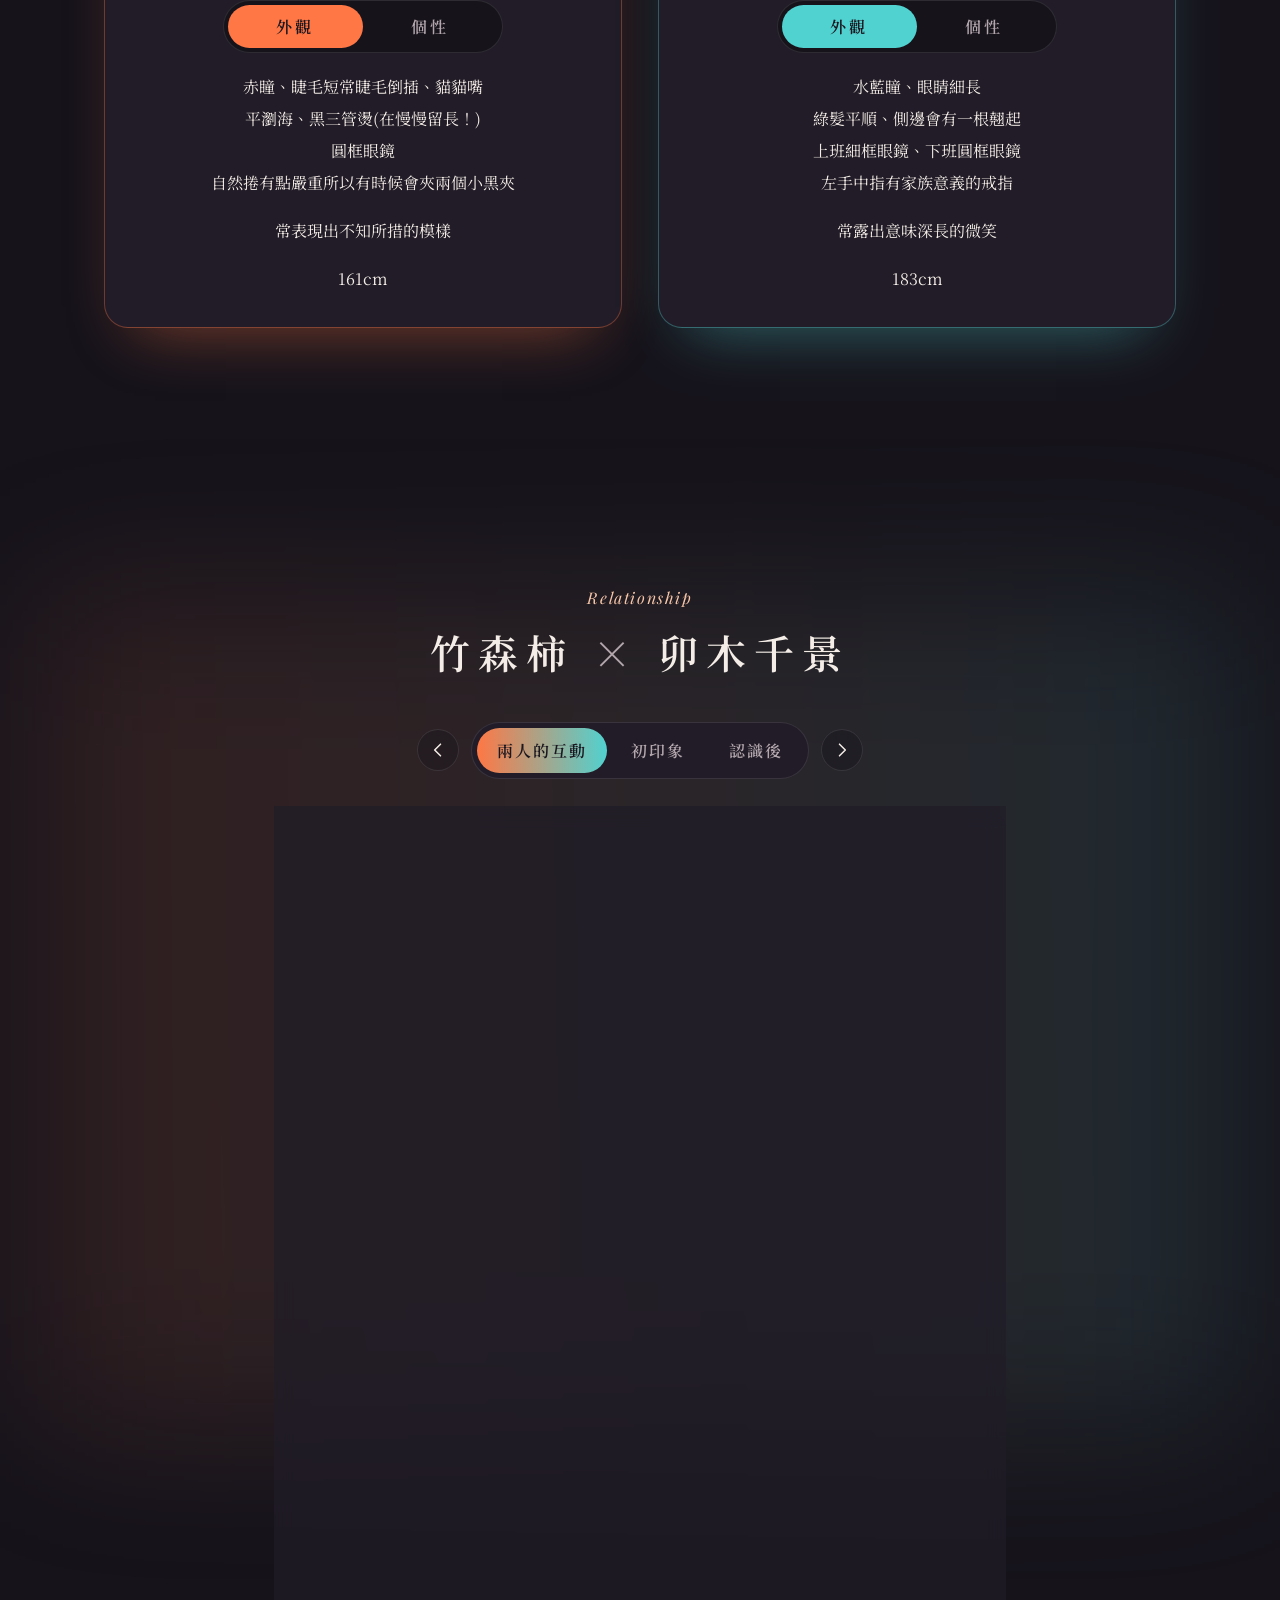
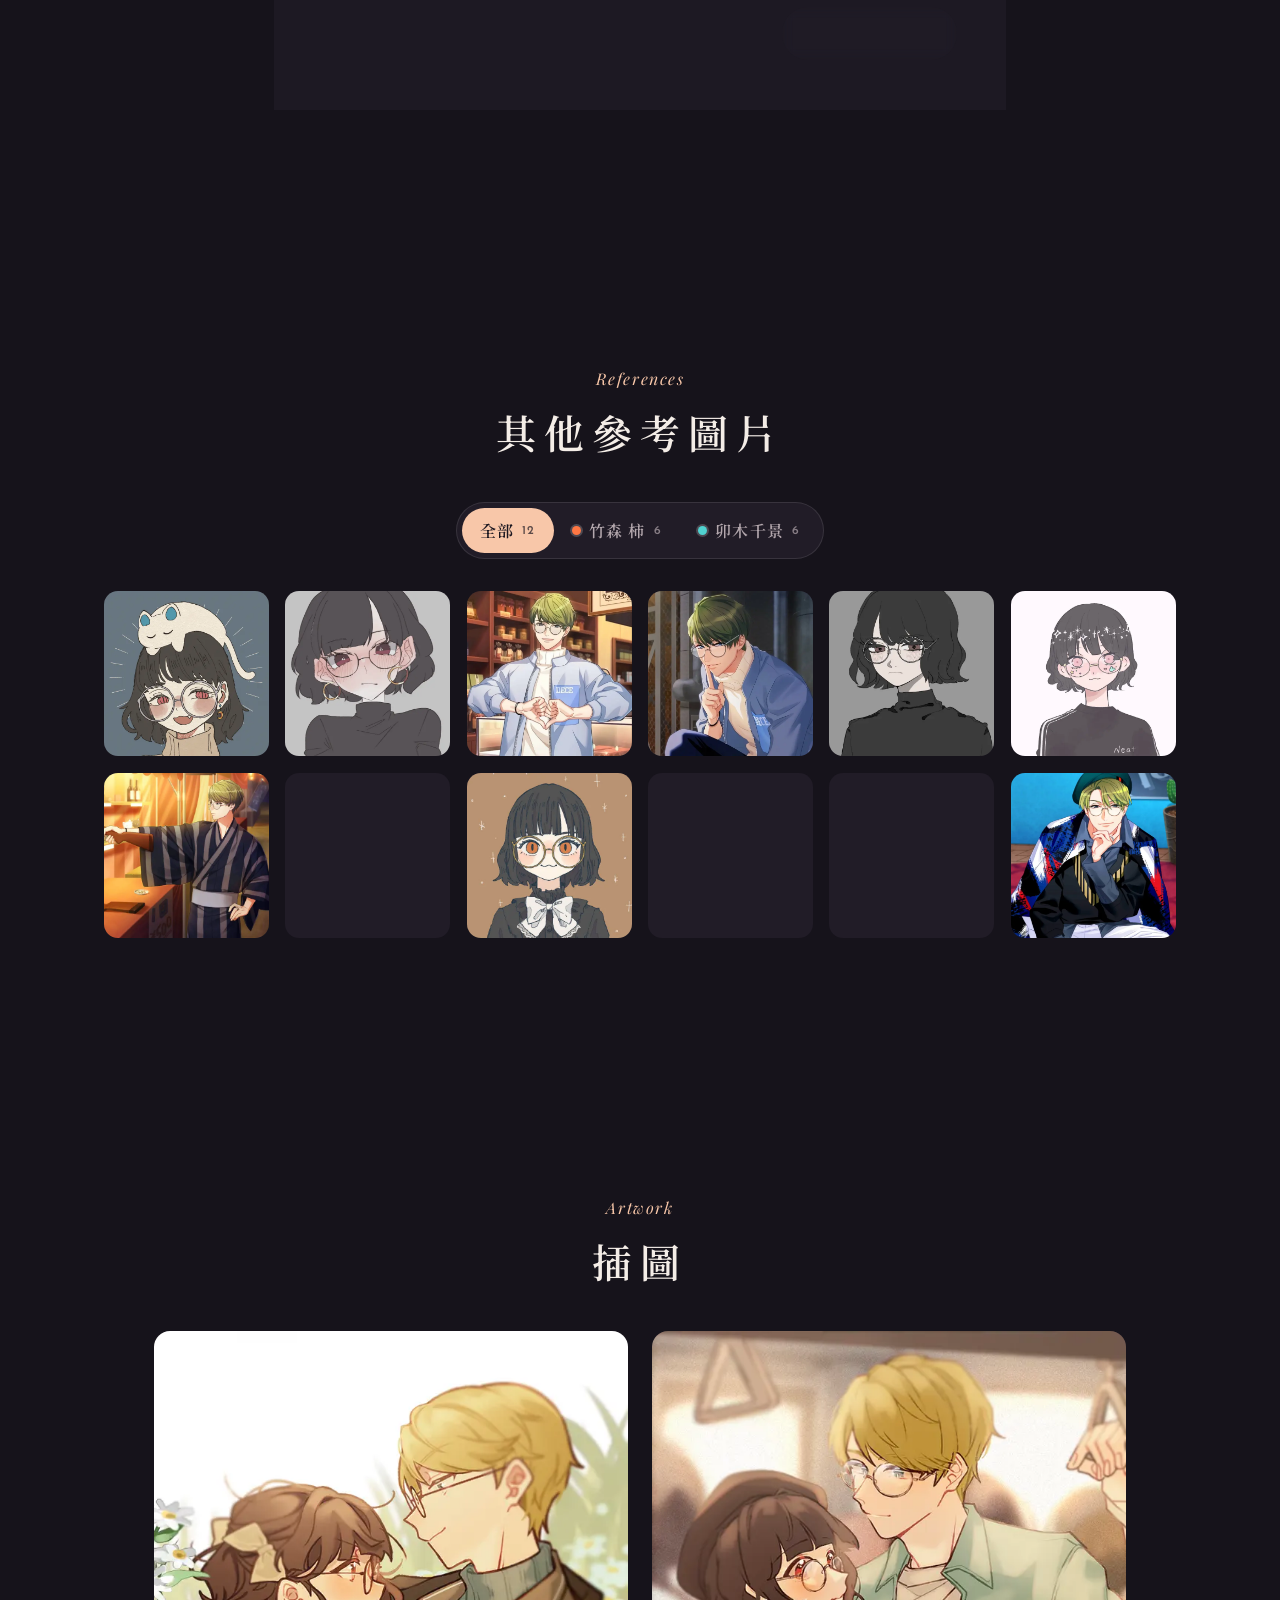
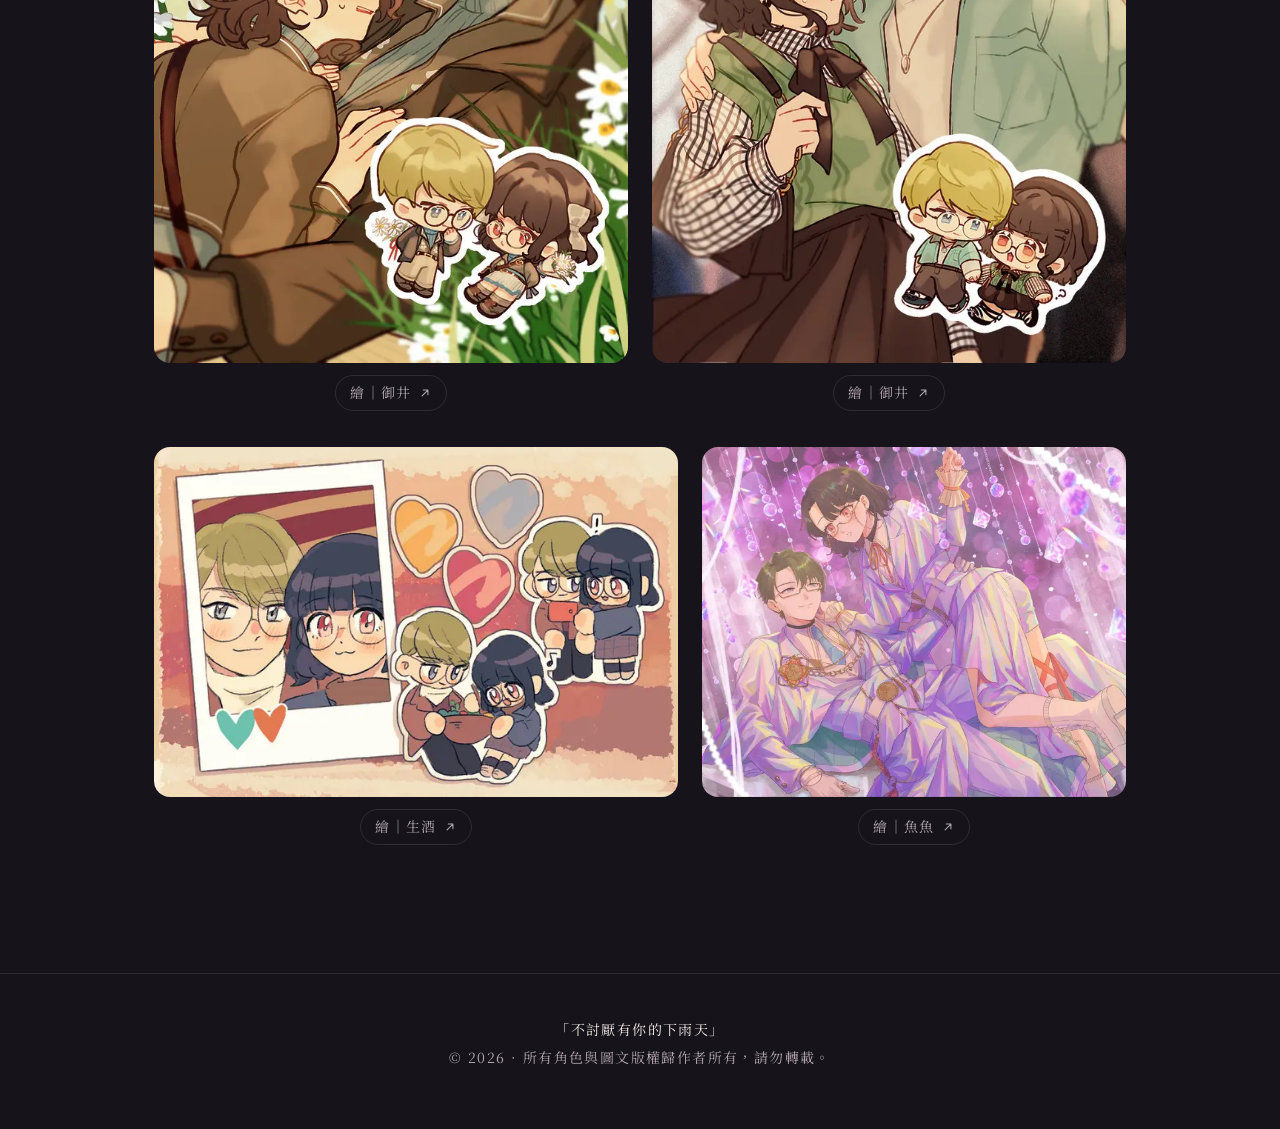
==== commit b2f89de9: "首頁主視覺文字改版：引言加入水波效果、大標題改整行淡入" ====
--- a/about.html
+++ b/about.html
@@ -16,9 +16,9 @@
       rel="stylesheet"
       href="https://fonts.googleapis.com/css2?family=Josefin+Sans:wght@400;600;700&family=Noto+Serif+TC:wght@400;600;700&family=Playfair+Display:ital,wght@0,700;1,400&display=swap"
     />
-    <script type="module" crossorigin src="./assets/about-Cb4nGFeN.js"></script>
-    <link rel="modulepreload" crossorigin href="./assets/styles-B8dZqBLK.js">
-    <link rel="stylesheet" crossorigin href="./assets/styles-BTAEhyAw.css">
+    <script type="module" crossorigin src="./assets/about-Bt7MgzeI.js"></script>
+    <link rel="modulepreload" crossorigin href="./assets/styles-DG5l-f_C.js">
+    <link rel="stylesheet" crossorigin href="./assets/styles-A6MLGPcp.css">
     <link rel="stylesheet" crossorigin href="./assets/about-BCl4_c45.css">
   </head>
   <body>
--- a/assets/styles-A6MLGPcp.css
+++ b/assets/styles-A6MLGPcp.css
@@ -0,0 +1 @@
+:root{--bg: #16131b;--surface: #211c27;--surface-2: #2b2532;--line: rgba(255, 255, 255, .1);--text: #f4ede7;--muted: #b3a7ad;--accent: #f8c7a9;--accent-strong: #ef9f7c;--accent-ink: #2a1d18;--radius: 18px;--header-h: 68px;--ease: cubic-bezier(.22, 1, .36, 1);--font-serif: "Noto Serif TC", "Playfair Display", serif;--font-display: "Playfair Display", "Noto Serif TC", serif;--font-ui: "Josefin Sans", "Noto Serif TC", system-ui, sans-serif;color-scheme:dark}*,*:before,*:after{box-sizing:border-box}html{scroll-behavior:smooth;scroll-padding-top:var(--header-h)}body{margin:0;background:var(--bg);color:var(--text);font-family:var(--font-serif);line-height:1.7;-webkit-font-smoothing:antialiased;overflow-x:hidden}body.no-scroll{overflow:hidden}html{cursor:url(../img/site/cursor.png) 4 46,auto}a,button,label{cursor:url(../img/site/cursor.png) 4 46,pointer}input,textarea{cursor:text}img{display:block;max-width:100%}a{color:inherit}button{font:inherit;color:inherit}svg{fill:none;stroke:currentColor;stroke-width:1.8;stroke-linecap:round;stroke-linejoin:round}:focus-visible{outline:2px solid var(--accent);outline-offset:3px;border-radius:6px}.muted{color:var(--muted)}.sr-only{position:absolute;width:1px;height:1px;overflow:hidden;clip:rect(0 0 0 0);white-space:nowrap}.skip-link{position:fixed;top:8px;left:8px;z-index:100;padding:8px 14px;background:var(--accent);color:var(--accent-ink);border-radius:8px;transform:translateY(-150%);transition:transform .2s}.skip-link:focus{transform:none}.btn{display:inline-flex;align-items:center;gap:8px;padding:12px 26px;border-radius:999px;border:1px solid transparent;font-family:var(--font-ui);font-weight:600;letter-spacing:.08em;text-decoration:none;background:none;transition:transform .3s var(--ease),background .3s,color .3s,border-color .3s,box-shadow .3s}.btn svg{width:18px;height:18px;transition:transform .3s var(--ease)}.btn:hover{transform:translateY(-2px)}.btn:hover svg{transform:translate(2px,-2px)}.btn-primary{background:var(--accent);color:var(--accent-ink);box-shadow:0 10px 30px -10px #f8c7a9b3}.btn-primary:hover{background:#ffd9c2;box-shadow:0 14px 34px -10px #f8c7a9e6}.btn-ghost{border-color:#ffffff59;color:var(--text);-webkit-backdrop-filter:blur(6px);backdrop-filter:blur(6px)}.btn-ghost:hover{border-color:var(--accent);color:var(--accent)}.icon-btn{display:inline-grid;place-items:center;width:42px;height:42px;border:1px solid var(--line);border-radius:50%;background:#16131b59;-webkit-backdrop-filter:blur(8px);backdrop-filter:blur(8px);text-decoration:none;transition:background .25s,color .25s,border-color .25s}.icon-btn svg{width:20px;height:20px}.icon-btn:hover{background:var(--accent);color:var(--accent-ink);border-color:var(--accent)}.site-header{position:fixed;inset:0 0 auto;z-index:40;height:var(--header-h);display:flex;align-items:center;gap:24px;padding:0 clamp(16px,4vw,48px);transition:transform .45s var(--ease),background .3s,box-shadow .3s}.site-header.is-solid{background:#16131bd1;-webkit-backdrop-filter:blur(14px);backdrop-filter:blur(14px);box-shadow:0 1px 0 var(--line)}.site-header.is-hidden{transform:translateY(-100%)}.brand{display:flex;align-items:center;gap:10px;text-decoration:none;margin-right:auto}.brand-mark{display:grid;place-items:center;width:36px;height:36px;border-radius:50%;background:var(--accent);color:var(--accent-ink);font-weight:700;transition:transform .5s var(--ease)}.brand:hover .brand-mark{transform:rotate(-12deg) scale(1.08)}.brand-text{font-size:15px;letter-spacing:.15em}.desktop-nav ul{list-style:none;margin:0;padding:0}.desktop-nav>ul{display:flex;gap:6px}.nav-item{position:relative;display:flex;align-items:center}.nav-link{position:relative;padding:8px 12px;font-family:var(--font-ui);font-weight:600;font-size:14px;letter-spacing:.14em;text-transform:uppercase;text-decoration:none}.nav-link:after{content:"";position:absolute;left:12px;right:12px;bottom:2px;height:1px;background:var(--accent);transform:scaleX(0);transform-origin:left;transition:transform .35s var(--ease)}.nav-item:hover .nav-link:after,.nav-link:focus-visible:after{transform:scaleX(1)}.nav-link.is-disabled{opacity:.85}.nav-caret{width:22px;height:22px;margin-left:-6px;border:0;background:none;position:relative}.nav-caret:before{content:"";position:absolute;top:0;right:0;bottom:0;left:0;margin:auto;width:6px;height:6px;border-right:1.5px solid currentColor;border-bottom:1.5px solid currentColor;transform:translateY(-2px) rotate(45deg);transition:transform .3s var(--ease)}.nav-item.is-open .nav-caret:before{transform:translateY(1px) rotate(-135deg)}.dropdown{position:absolute;top:calc(100% + 8px);left:0;min-width:200px;padding:8px!important;background:#211c27f5;-webkit-backdrop-filter:blur(14px);backdrop-filter:blur(14px);border:1px solid var(--line);border-radius:14px;box-shadow:0 20px 40px -12px #0009;opacity:0;visibility:hidden;transform:translateY(-6px);transition:opacity .25s,transform .3s var(--ease),visibility .25s}.dropdown:before{content:"";position:absolute;inset:-10px 0 auto;height:10px}.nav-item.is-open .dropdown,.nav-item:focus-within .dropdown{opacity:1;visibility:visible;transform:none}.dropdown-link{display:block;padding:9px 14px;border-radius:8px;font-family:var(--font-ui);font-size:14px;letter-spacing:.06em;text-decoration:none;transition:background .2s,color .2s,padding .25s var(--ease)}a.dropdown-link:hover{background:#f8c7a91f;color:var(--accent);padding-left:20px}.dropdown-link.is-disabled{color:var(--muted);opacity:.6}.header-actions{display:flex;gap:10px}.rain-toggle svg path:last-child{transition:opacity .3s}.rain-toggle.is-on{background:#f8c7a92e;border-color:#f8c7a980;color:var(--accent)}.menu-btn{display:none}.menu-btn span,.menu-btn span:before,.menu-btn span:after{display:block;width:18px;height:1.5px;background:currentColor;border-radius:2px;position:relative}.menu-btn span:before,.menu-btn span:after{content:"";position:absolute;left:0}.menu-btn span:before{top:-6px}.menu-btn span:after{top:6px;width:12px}.drawer{position:fixed;top:0;right:0;bottom:0;left:0;z-index:60;pointer-events:none}.drawer.is-open{pointer-events:auto}.drawer-backdrop{position:absolute;top:0;right:0;bottom:0;left:0;background:#08060c99;opacity:0;transition:opacity .35s}.drawer.is-open .drawer-backdrop{opacity:1}.drawer-panel{position:absolute;inset:0 0 0 auto;width:min(360px,86vw);padding:80px 28px 28px;background:var(--surface);overflow-y:auto;transform:translate(100%);transition:transform .45s var(--ease)}.drawer.is-open .drawer-panel{transform:none}.drawer-panel>ul{list-style:none;margin:0;padding:0}.drawer-item{border-bottom:1px solid var(--line);opacity:0;transform:translate(20px);transition:opacity .4s,transform .5s var(--ease);transition-delay:calc(var(--i) * 60ms + .12s)}.drawer.is-open .drawer-item{opacity:1;transform:none}.drawer-row{display:flex;align-items:center}.drawer-link{flex:1;padding:16px 0;font-family:var(--font-display);font-size:22px;letter-spacing:.06em;text-decoration:none}.drawer-toggle{width:40px;height:40px;border:0;background:none;position:relative}.drawer-toggle:before,.drawer-toggle:after{content:"";position:absolute;top:0;right:0;bottom:0;left:0;margin:auto;width:14px;height:1.5px;background:currentColor;transition:transform .35s var(--ease)}.drawer-toggle:after{transform:rotate(90deg)}.drawer-toggle.is-open:after{transform:rotate(0)}.drawer-sub{display:grid;grid-template-rows:0fr;transition:grid-template-rows .4s var(--ease)}.drawer-sub.is-open{grid-template-rows:1fr}.drawer-sub>ul{overflow:hidden;list-style:none;margin:0;padding:0 0 0 4px}.drawer-sub li:last-child{padding-bottom:12px}.drawer-sublink{display:block;padding:8px 0;font-family:var(--font-ui);color:var(--muted);text-decoration:none}a.drawer-sublink:hover{color:var(--accent)}.drawer-sublink.is-disabled{opacity:.5}.drawer-close{position:absolute;top:14px;right:18px;width:44px;height:44px;border:0;background:none}.drawer-close span:before,.drawer-close span:after{content:"";position:absolute;top:0;right:0;bottom:0;left:0;margin:auto;width:20px;height:1.5px;background:currentColor}.drawer-close span:before{transform:rotate(45deg)}.drawer-close span:after{transform:rotate(-45deg)}.hero{position:relative;min-height:100svh;display:grid;align-items:center;overflow:hidden;isolation:isolate}.hero-bg{position:absolute;top:-6%;right:-4%;bottom:-6%;left:-4%;z-index:-3;background:42% 28% / cover no-repeat;will-change:transform;transform:scale(1.08)}.hero-shade{position:absolute;top:0;right:0;bottom:0;left:0;z-index:-2;background:linear-gradient(90deg,#16131b26 30%,#16131ba6),linear-gradient(180deg,rgba(22,19,27,.35) 0%,transparent 25%,transparent 65%,var(--bg) 100%)}.rain{position:absolute;top:0;right:0;bottom:0;left:0;z-index:-1;width:100%;height:100%;opacity:0;transition:opacity 1s;pointer-events:none}.rain.is-on{opacity:1}.hero-inner{width:min(1200px,100%);margin:0 auto;padding:calc(var(--header-h) + 40px) clamp(16px,5vw,64px) 120px;display:grid;grid-template-columns:1fr 1fr;grid-template-areas:"small title" "small cta";align-items:end;gap:24px 48px}.hero-quote-small{grid-area:small;align-self:end;justify-self:start;margin:0;padding:14px 8px;text-align:center;border-top:1px solid rgba(248,199,169,.6);border-bottom:1px solid rgba(248,199,169,.6);color:#fff8f2;font-weight:400;font-size:clamp(15px,1.5vw,18px);letter-spacing:.18em;line-height:2;text-shadow:0 1px 2px rgba(0,0,0,.55),0 0 22px rgba(10,8,14,.75)}@media (min-width: 901px){.hero-quote-small{position:relative;top:96px;border-top:0;border-bottom:0;border-left:1px solid rgba(248,199,169,.7);padding:4px 0 4px 20px;text-align:left}}.hero-title{grid-area:title;margin:0;text-align:center;font-weight:600;letter-spacing:.06em;line-height:1.5;text-shadow:0 2px 24px rgba(0,0,0,.55)}.hero-title .line{display:block;font-size:clamp(22px,2.6vw,34px)}.hero-title .line-lg{font-size:clamp(28px,3.6vw,48px);color:#fff8f2}.char{display:inline-block;opacity:0;transform:translateY(-.9em);filter:blur(6px);animation:drizzle-in 2.2s cubic-bezier(.33,0,.2,1) forwards;animation-delay:var(--d)}.hero-quote-small .char{position:relative;animation:drizzle-in 1.5s cubic-bezier(.33,0,.2,1) var(--d) forwards,water-bob 4.8s ease-in-out calc(3.6s + var(--i) * .16s) infinite}.hero-quote-small .char:after{content:"";position:absolute;left:50%;top:50%;width:1.6em;height:.55em;margin:-.275em 0 0 -.8em;border-radius:50%;border:1px solid rgba(248,199,169,.75);opacity:0;pointer-events:none;animation:char-ripple 1.6s ease-out calc(var(--d) + 1.1s) both}@keyframes water-bob{0%,to{transform:translate(0)}25%{transform:translateY(-2.5px)}75%{transform:translateY(1.5px)}}@keyframes char-ripple{0%{opacity:0;transform:scale(.2)}15%{opacity:.9}to{opacity:0;transform:scale(1.9)}}@keyframes drizzle-in{0%{opacity:0;transform:translateY(-.9em);filter:blur(6px)}55%{opacity:.6;filter:blur(2px)}80%{opacity:1;transform:translateY(.06em);filter:blur(0)}to{opacity:1;transform:none;filter:none}}.fade-line{opacity:0;animation:line-up 2.2s cubic-bezier(.2,.6,.2,1) var(--d) forwards}@keyframes line-up{0%{opacity:0;transform:translateY(10px)}to{opacity:1;transform:none}}.hero-cta{grid-area:cta;display:flex;flex-wrap:wrap;gap:14px;justify-content:center;opacity:0;animation:fade-up 1.6s var(--ease) 4.6s forwards}@keyframes fade-up{0%{opacity:0;transform:translateY(16px)}to{opacity:1;transform:none}}.scroll-cue{position:absolute;left:50%;bottom:28px;width:26px;height:42px;margin-left:-13px;border:1.5px solid rgba(255,255,255,.6);border-radius:14px}.scroll-cue span{position:absolute;left:50%;top:8px;width:3px;height:8px;margin-left:-1.5px;background:#fff;border-radius:2px;animation:cue 1.8s ease-in-out infinite}@keyframes cue{0%{opacity:0;transform:translateY(0)}30%{opacity:1}to{opacity:0;transform:translateY(14px)}}.section{padding:clamp(72px,10vw,128px) clamp(16px,5vw,64px)}.section-head{text-align:center;max-width:640px;margin:0 auto 36px}.eyebrow{margin:0 0 6px;font-family:var(--font-display);font-style:italic;color:var(--accent);letter-spacing:.1em}.section-title{margin:0;font-size:clamp(28px,4vw,40px);letter-spacing:.2em;font-weight:600}.section-lead{margin:12px 0 0;color:var(--muted);font-size:15px;text-wrap:balance}.reveal{opacity:0;transform:translateY(28px);transition:opacity .8s var(--ease),transform .9s var(--ease);transition-delay:var(--delay, 0ms)}.reveal.is-visible{opacity:1;transform:none}.gallery{max-width:1320px;margin:0 auto}.tabs{position:relative;display:flex;justify-content:center;gap:4px;flex-wrap:wrap;width:fit-content;max-width:100%;margin:0 auto 40px;padding:6px;background:var(--surface);border:1px solid var(--line);border-radius:999px}.tab{position:relative;z-index:1;display:inline-flex;align-items:center;gap:8px;padding:9px 18px;border:0;border-radius:999px;background:none;font-family:var(--font-ui);font-weight:600;letter-spacing:.06em;color:var(--muted);transition:color .3s}.tab[aria-selected=true]{color:var(--accent-ink)}.tab-count{font-size:12px;opacity:.7}.tab-indicator{position:absolute;top:0;left:0;border-radius:999px;background:var(--accent);transition:transform .45s var(--ease),width .45s var(--ease),height .45s var(--ease)}.masonry{list-style:none;margin:0;padding:0;columns:4 260px;column-gap:18px}.tile{break-inside:avoid;margin-bottom:18px}.masonry.is-preview{columns:auto;display:grid;grid-template-columns:repeat(3,1fr);gap:18px}.masonry.is-preview .tile{margin-bottom:0}.masonry.is-preview .tile-btn{aspect-ratio:4 / 5!important}.tile-btn{position:relative;display:block;width:100%;padding:0;border:0;border-radius:14px;overflow:hidden;background:linear-gradient(110deg,var(--surface) 30%,var(--surface-2) 50%,var(--surface) 70%) 0 0 / 300% 100%;animation:shimmer 1.6s linear infinite}.tile-btn.is-loaded{animation:none;background:var(--surface)}@keyframes shimmer{to{background-position:-150% 0}}.tile-btn img{width:100%;height:100%;object-fit:cover;opacity:0;transform:scale(1.04);transition:opacity .6s,transform .8s var(--ease)}.tile-btn.is-loaded img{opacity:1;transform:none}.tile-btn:hover img{transform:scale(1.05)}.tile-overlay{position:absolute;top:0;right:0;bottom:0;left:0;display:flex;align-items:flex-end;justify-content:space-between;padding:14px 16px;background:linear-gradient(180deg,transparent 50%,rgba(10,8,14,.75));opacity:0;transition:opacity .35s}.tile-overlay svg{width:20px;height:20px;color:var(--accent);transform:scale(.6);transition:transform .4s var(--ease)}.tile-label{display:grid;gap:2px;text-align:left;transform:translateY(8px);transition:transform .4s var(--ease)}.tile-credit{font-size:15px;font-weight:600;letter-spacing:.08em;color:#fff}.tile-category{font-family:var(--font-ui);font-size:11px;letter-spacing:.1em;color:var(--accent)}.tile-btn:hover .tile-overlay,.tile-btn:focus-visible .tile-overlay{opacity:1}.tile-btn:hover .tile-overlay svg{transform:none}.tile-btn:hover .tile-label{transform:none}.load-more{display:flex;flex-wrap:wrap;justify-content:center;gap:12px;margin-top:24px}.gallery-anchor{scroll-margin-top:calc(var(--header-h) + 16px)}.lightbox{position:fixed;top:0;right:0;bottom:0;left:0;z-index:80;display:grid;grid-template-columns:minmax(0,1fr);grid-template-rows:auto minmax(0,1fr) auto auto;animation:lb-in .3s ease}@keyframes lb-in{0%{opacity:0}}.lightbox-backdrop{position:absolute;top:0;right:0;bottom:0;left:0;background:#0a080ef0;-webkit-backdrop-filter:blur(10px);backdrop-filter:blur(10px)}.lightbox-bar{position:relative;min-width:0;display:flex;align-items:center;gap:16px;padding:14px clamp(14px,3vw,28px)}.lightbox-counter{flex:none;font-family:var(--font-ui);font-weight:600;letter-spacing:.1em;white-space:nowrap}.lightbox-credit{flex:0 1 auto;min-width:0;overflow:hidden;white-space:nowrap;text-overflow:ellipsis;padding:4px 14px;border-radius:999px;background:#f8c7a926;border:1px solid rgba(248,199,169,.4);font-weight:600;letter-spacing:.1em}a.lightbox-credit{display:inline-flex;align-items:center;gap:6px;text-decoration:none;transition:background .25s,color .25s}a.lightbox-credit svg{flex:none;width:14px;height:14px;transition:transform .3s var(--ease)}a.lightbox-credit:hover{background:var(--accent);color:var(--accent-ink)}a.lightbox-credit:hover svg{transform:translate(2px,-2px)}.lightbox-label{font-family:var(--font-display);font-style:italic;color:var(--muted);font-size:14px}.lightbox-tools{flex:none;display:flex;gap:8px;margin-left:auto}.lightbox-related{position:relative;z-index:2;display:flex;align-items:center;flex-wrap:nowrap;gap:8px;padding:10px 16px 2px;min-width:0;overflow-x:auto;scrollbar-width:none;scroll-snap-type:x proximity;overscroll-behavior-x:contain}.lightbox-related::-webkit-scrollbar{display:none}.lightbox-related>:first-child{margin-left:auto}.lightbox-related>:last-child{margin-right:auto}.lightbox-related>*{flex:none;scroll-snap-align:start}.lightbox-related.fade-right{-webkit-mask-image:linear-gradient(90deg,#000 calc(100% - 40px),transparent);mask-image:linear-gradient(90deg,#000 calc(100% - 40px),transparent)}.lightbox-related.fade-left{-webkit-mask-image:linear-gradient(90deg,transparent,#000 40px);mask-image:linear-gradient(90deg,transparent,#000 40px)}.lightbox-related.fade-left.fade-right{-webkit-mask-image:linear-gradient(90deg,transparent,#000 40px,#000 calc(100% - 40px),transparent);mask-image:linear-gradient(90deg,transparent,#000 40px,#000 calc(100% - 40px),transparent)}.lightbox-related-label{padding:3px 10px;border-radius:999px;font-size:12px;letter-spacing:.1em;background:var(--accent);color:var(--accent-ink);font-weight:600}.lightbox-related-item{display:inline-flex;align-items:center;gap:10px;max-width:80vw;padding:5px 12px 5px 5px;border:1px solid rgba(248,199,169,.4);border-radius:999px;background:#211c27d9;text-align:left;transition:border-color .25s,background .25s}.lightbox-related-item:hover{border-color:var(--accent);background:#f8c7a91f}.lightbox-related-item img{width:36px;height:36px;flex:none;border-radius:50%;object-fit:cover}.lightbox-related-item span{display:grid;min-width:0;font-size:13px;line-height:1.35;white-space:nowrap}.lightbox-related-item small{color:var(--muted);font-size:12px;overflow:hidden;text-overflow:ellipsis}.lightbox-related-item svg{width:16px;height:16px;flex:none;color:var(--accent)}.lightbox-related-item.is-pending{cursor:default;border-style:dashed;border-color:var(--line);color:var(--muted);padding-right:14px}.lightbox-related-item.is-pending:hover{background:#211c27d9;border-color:var(--line)}.lightbox-related-item .pending-icon{display:grid;place-items:center;width:36px;height:36px;flex:none;border-radius:50%;border:1px dashed var(--line);background:var(--bg)}.lightbox-related-item .pending-icon svg{color:var(--muted)}.related-modal{position:fixed;top:0;right:0;bottom:0;left:0;z-index:90;display:grid;place-items:center;padding:16px}.related-modal-backdrop{position:absolute;top:0;right:0;bottom:0;left:0;background:#08060cb8;-webkit-backdrop-filter:blur(6px);backdrop-filter:blur(6px);animation:lb-in .25s ease}.related-modal-panel{position:relative;display:flex;flex-direction:column;max-width:min(960px,100%);max-height:100%;border-radius:18px;overflow:hidden;background:var(--surface);border:1px solid var(--line);box-shadow:0 30px 60px -20px #000c;animation:modal-in .35s var(--ease)}@keyframes modal-in{0%{opacity:0;transform:translateY(12px) scale(.97)}}.related-modal-head{display:flex;align-items:center;gap:10px;min-width:0;padding:10px 10px 10px 14px;border-bottom:1px solid var(--line)}.related-modal-open{margin-left:auto;flex:none}.related-modal-close{flex:none}.related-modal-body{position:relative;display:grid;place-items:center;min-height:160px;overflow:auto}.related-modal-body img{max-width:100%;max-height:calc(100svh - 96px);object-fit:contain;opacity:0;transition:opacity .35s}.related-modal-body img.is-loaded{opacity:1}@media (max-width: 560px){.lightbox-label{display:none}.lightbox-bar{gap:10px;padding:10px 12px}.lightbox-counter{font-size:13px;letter-spacing:.04em}.lightbox-credit{padding:4px 11px;font-size:13px;letter-spacing:.04em}.lightbox-tools{gap:6px}.lightbox-tools .icon-btn{width:36px;height:36px}.lightbox-tools .icon-btn svg{width:18px;height:18px}}.lightbox-stage{--stage-pad: clamp(8px, 6vw, 88px);position:relative;display:grid;place-items:center;min-height:0;overflow:hidden;touch-action:pan-y}.lightbox-stage img{position:absolute;inset:0 var(--stage-pad-r, var(--stage-pad)) 0 var(--stage-pad);margin:auto;max-width:calc(100% - var(--stage-pad) - var(--stage-pad-r, var(--stage-pad)));max-height:100%;object-fit:contain;border-radius:6px;-webkit-user-select:none;user-select:none;opacity:0;transform:scale(.97);transition:opacity .35s,transform .4s var(--ease);box-shadow:0 30px 60px -20px #000c}.lightbox-stage img.is-loaded{opacity:1;transform:none}.lightbox-stage.is-zoomed{overflow:auto;place-items:start center;touch-action:auto}.lightbox-stage.is-zoomed img{position:static;margin:0;max-width:none;max-height:none;width:min(1800px,160%)}.spinner{position:absolute;width:36px;height:36px;border-radius:50%;border:2px solid var(--line);border-top-color:var(--accent);animation:spin .8s linear infinite}@keyframes spin{to{transform:rotate(360deg)}}.lightbox-nav{position:absolute;top:50%;z-index:2;width:52px;height:52px;margin-top:-26px;border-radius:50%;border:1px solid var(--line);background:#211c27b3;display:grid;place-items:center;transition:background .25s,color .25s,transform .3s var(--ease)}.lightbox-nav svg{width:22px;height:22px}.lightbox-nav:hover{background:var(--accent);color:var(--accent-ink)}.lightbox-nav.prev{left:clamp(8px,2vw,24px)}.lightbox-nav.next{right:clamp(8px,2vw,24px)}.lightbox-nav.prev:hover{transform:translate(-3px)}.lightbox-nav.next:hover{transform:translate(3px)}.lightbox-series{display:none}@media (min-width: 901px){.lightbox.has-series .lightbox-stage{--stage-pad: calc(clamp(8px, 2vw, 24px) + 284px) }.lightbox.has-series .lightbox-related{display:none}.lightbox-series{position:absolute;z-index:3;right:calc(clamp(8px,2vw,24px) + 68px);bottom:104px;display:flex;flex-direction:column;gap:10px;width:200px;padding:12px;border-radius:16px;background:#211c27d9;border:1px solid var(--line);-webkit-backdrop-filter:blur(8px);backdrop-filter:blur(8px)}.lightbox-series .lightbox-related-label{align-self:flex-start}.lightbox-series .lightbox-related-label small{font-size:11px;opacity:.8}.lightbox-series ul{list-style:none;margin:0 -4px;padding:0 4px;display:grid;gap:4px;max-height:176px;overflow-y:auto;scrollbar-width:thin;overscroll-behavior:contain}.series-thumb{display:flex;align-items:center;gap:10px;width:100%;padding:6px;border:0;border-radius:10px;background:none;text-align:left;color:var(--muted);transition:background .2s,color .2s}.series-thumb:hover{background:#ffffff0f;color:var(--text)}.series-thumb.is-current{background:#f8c7a929;color:var(--accent)}.series-thumb img,.series-pending-box{width:44px;height:44px;flex:none;border-radius:8px;object-fit:cover;border:1.5px solid transparent;transition:border-color .2s}.series-thumb.is-current img{border-color:var(--accent)}.series-text{display:grid;min-width:0;line-height:1.35}.series-text b{font-size:13px;font-weight:600;color:var(--text);white-space:nowrap;overflow:hidden;text-overflow:ellipsis}.series-thumb.is-current .series-text b{color:var(--accent)}.series-text small{font-size:12px;white-space:nowrap;overflow:hidden;text-overflow:ellipsis}.series-thumb.is-pending{cursor:default}.series-thumb.is-pending:hover{background:none;color:var(--muted)}.series-thumb.is-pending .series-text b{color:var(--muted);font-weight:400}.series-pending-box{display:grid;place-items:center;border:1px dashed var(--line)}.series-pending-box svg{width:18px;height:18px}}.lightbox-strip{position:relative;display:flex;gap:8px;padding:12px 16px 18px;overflow-x:auto;scrollbar-width:none}.lightbox-strip::-webkit-scrollbar{display:none}.lightbox-strip button{flex:none;width:56px;height:56px;padding:0;border:2px solid transparent;border-radius:10px;overflow:hidden;background:var(--surface);opacity:.45;transition:opacity .25s,border-color .25s,transform .3s var(--ease)}.lightbox-strip button:hover{opacity:.85}.lightbox-strip button.is-active{opacity:1;border-color:var(--accent);transform:translateY(-3px)}.lightbox-strip img{width:100%;height:100%;object-fit:cover}.gallery-body.has-sidebar{display:grid;grid-template-columns:220px minmax(0,1fr);gap:28px;align-items:start}.gallery-main{min-width:0}.artist-sidebar{position:sticky;top:calc(var(--header-h) + 16px);max-height:calc(100vh - var(--header-h) - 32px);display:flex;flex-direction:column;gap:8px;padding:14px;overflow:hidden;background:var(--surface);border:1px solid var(--line);border-radius:var(--radius)}.artist-sidebar-head{display:flex;align-items:center;justify-content:space-between;font-weight:600;letter-spacing:.15em}.artist-sidebar .artist-list{overflow-y:auto;margin-right:-6px;padding-right:6px;scrollbar-width:thin}.artist-search{display:flex;align-items:center;gap:6px;padding:7px 10px;border-radius:10px;background:var(--bg);border:1px solid var(--line)}.artist-search:focus-within{border-color:var(--accent)}.artist-search svg{width:16px;height:16px;flex:none;color:var(--muted)}.artist-search input{flex:1;min-width:0;border:0;outline:0;background:none;color:var(--text);font:inherit;font-size:14px}.artist-list{list-style:none;margin:0;padding:0;display:grid;gap:2px}.artist-item{display:flex;align-items:center;gap:8px;width:100%;padding:7px 8px;border:0;border-radius:8px;background:none;text-align:left;font-size:14px;color:var(--muted);transition:background .2s,color .2s}.artist-item:hover{background:#ffffff0d;color:var(--text)}.artist-item.is-on{background:#f8c7a924;color:var(--accent)}.artist-all{font-weight:600}.artist-name{flex:1;min-width:0;overflow:hidden;text-overflow:ellipsis;white-space:nowrap}.artist-count{font-family:var(--font-ui);font-size:12px;opacity:.75}.artist-check{display:grid;place-items:center;width:16px;height:16px;flex:none;border-radius:4px;border:1.5px solid var(--line);transition:background .2s,border-color .2s}.artist-check svg{width:12px;height:12px;stroke-width:3;opacity:0;color:var(--accent-ink)}.is-on .artist-check{background:var(--accent);border-color:var(--accent)}.is-on .artist-check svg{opacity:1}.artist-clear{border:0;background:none;padding:0 2px;font-size:13px;color:var(--accent);text-decoration:underline;text-underline-offset:3px}.artist-empty{margin:8px 4px;font-size:13px;color:var(--muted)}.artist-result{display:flex;flex-wrap:wrap;align-items:center;gap:10px;margin:0 0 16px;font-size:14px;color:var(--muted)}.artist-mobile-bar{display:none}.artist-sheet-trigger{display:inline-flex;align-items:center;gap:6px;padding:7px 14px;border-radius:999px;border:1px solid var(--line);background:var(--surface);font-size:14px;letter-spacing:.08em}.artist-sheet-trigger svg{width:16px;height:16px}.artist-sheet-trigger.is-active{border-color:var(--accent);color:var(--accent)}.artist-chosen{font-size:13px;color:var(--muted);overflow:hidden;text-overflow:ellipsis;white-space:nowrap;min-width:0}.artist-sheet{position:fixed;top:0;right:0;bottom:0;left:0;z-index:85}.artist-sheet-backdrop{position:absolute;top:0;right:0;bottom:0;left:0;background:#08060c99;animation:lb-in .25s ease}.artist-sheet-panel{position:absolute;left:0;right:0;bottom:0;max-height:78svh;display:flex;flex-direction:column;gap:10px;padding:14px 16px calc(16px + env(safe-area-inset-bottom));border-radius:20px 20px 0 0;background:var(--surface);animation:sheet-up .35s var(--ease)}@keyframes sheet-up{0%{transform:translateY(100%)}}.artist-sheet-head{display:flex;align-items:center;justify-content:space-between;font-weight:600;letter-spacing:.1em}.artist-sheet-list{overflow-y:auto;min-height:0;flex:1}.artist-sheet-actions{display:grid;grid-template-columns:auto 1fr;gap:10px}.artist-sheet-actions .btn{justify-content:center}@media (max-width: 900px){.gallery-body.has-sidebar{display:block}.artist-sidebar{display:none}.artist-mobile-bar{display:flex;align-items:center;gap:10px;margin:0 0 16px}}.comic-badge{position:absolute;top:10px;right:10px;z-index:1;display:inline-flex;align-items:center;gap:4px;padding:4px 9px;border-radius:999px;background:#16131bc7;-webkit-backdrop-filter:blur(6px);backdrop-filter:blur(6px);font-family:var(--font-ui);font-size:13px;font-weight:600;color:var(--accent)}.comic-badge svg{width:14px;height:14px}.comic-reader{position:fixed;top:0;right:0;bottom:0;left:0;z-index:80;display:grid;grid-template-columns:minmax(0,1fr);grid-template-rows:auto 1fr auto;background:#0a080ef7;animation:lb-in .3s ease}.comic-bar{display:flex;align-items:center;gap:12px;flex-wrap:wrap;padding:12px clamp(14px,3vw,28px);border-bottom:1px solid var(--line)}.comic-info{display:flex;align-items:center;gap:12px;min-width:0;flex:1}.comic-title{font-weight:600;letter-spacing:.1em;white-space:nowrap;overflow:hidden;text-overflow:ellipsis}.comic-tools{display:flex;align-items:center;gap:10px}.comic-mode{display:flex;padding:3px;border-radius:999px;background:var(--surface);border:1px solid var(--line)}.comic-mode button{padding:6px 14px;border:0;border-radius:999px;background:none;font-size:13px;letter-spacing:.1em;color:var(--muted);transition:background .25s,color .25s}.comic-mode button[aria-pressed=true]{background:var(--accent);color:var(--accent-ink)}.comic-scroll{overflow-y:auto;overscroll-behavior:contain;padding:16px 12px 40px}.comic-page{max-width:900px;margin:0 auto 12px;scroll-margin-top:8px}.comic-page img{width:100%;height:auto;border-radius:4px;background:var(--surface)}.comic-end{max-width:900px;margin:32px auto 0;text-align:center;color:var(--muted);letter-spacing:.3em}.comic-stage{position:relative;display:grid;place-items:center;min-height:0;overflow:hidden;touch-action:pan-y;-webkit-user-select:none;user-select:none}.comic-stage img{max-width:calc(100vw - 32px);max-height:calc(100svh - 150px);object-fit:contain;animation:panel-in-soft .35s ease}@keyframes panel-in-soft{0%{opacity:0}}.comic-stage .lightbox-nav:disabled{opacity:.25;pointer-events:none}.comic-progress{display:flex;align-items:center;gap:12px;padding:10px clamp(14px,3vw,28px) 14px;font-family:var(--font-ui);font-size:13px;color:var(--muted);border-top:1px solid var(--line)}.comic-progress-bar{flex:1;height:3px;border-radius:3px;background:var(--line);overflow:hidden}.comic-progress-bar span{display:block;height:100%;background:var(--accent);transition:width .3s var(--ease)}.connect{position:relative;overflow:hidden;isolation:isolate}.connect:before{content:"";position:absolute;top:0;right:0;bottom:0;left:0;z-index:-2;background:var(--connect-bg) 80% 45% / cover no-repeat}.connect:after{content:"";position:absolute;top:0;right:0;bottom:0;left:0;z-index:-1;background:linear-gradient(180deg,var(--bg),rgba(22,19,27,.55) 35%,rgba(22,19,27,.85))}.connect-inner{max-width:1100px;margin:0 auto;display:grid;gap:48px;justify-items:center}.connect-title img{width:min(720px,100%);height:auto;filter:drop-shadow(0 4px 20px rgba(0,0,0,.5))}.social-grid{display:grid;grid-template-columns:repeat(auto-fit,minmax(260px,1fr));gap:20px;width:min(720px,100%)}.social-card{--rx: 0deg;--ry: 0deg;--mx: 50%;--my: 50%;position:relative;display:flex;align-items:center;gap:18px;padding:22px 24px;overflow:hidden;border:1px solid var(--line);border-radius:var(--radius);text-decoration:none;background:#211c27b8;-webkit-backdrop-filter:blur(12px);backdrop-filter:blur(12px);transform:perspective(700px) rotateX(var(--rx)) rotateY(var(--ry));transition:transform .25s ease-out,border-color .3s}.social-card:before{content:"";position:absolute;top:0;right:0;bottom:0;left:0;z-index:-1;opacity:0;transition:opacity .3s;background:radial-gradient(240px circle at var(--mx) var(--my),rgba(248,199,169,.22),transparent 60%)}.social-card:hover{border-color:#f8c7a980}.social-card:hover:before{opacity:1}.social-card img{width:56px;height:56px;padding:12px;object-fit:contain;border-radius:50%;background:var(--accent);transition:transform .5s var(--ease)}.social-card:hover img{transform:rotate(-8deg) scale(1.08)}.social-text{display:grid;line-height:1.4}.social-name{font-family:var(--font-display);font-size:20px}.social-handle{font-family:var(--font-ui);color:var(--accent);letter-spacing:.04em}.social-note{font-size:13px;color:var(--muted)}.social-arrow{width:22px;height:22px;margin-left:auto;color:var(--muted);transition:transform .35s var(--ease),color .3s}.social-card:hover .social-arrow{color:var(--accent);transform:translate(3px,-3px)}.site-footer{padding:40px 16px 56px;text-align:center;border-top:1px solid var(--line);font-size:14px;letter-spacing:.1em}.site-footer p{margin:4px 0}.back-to-top{position:fixed;right:clamp(14px,3vw,28px);bottom:clamp(14px,3vw,28px);z-index:30;width:52px;height:52px;padding:0;border:0;border-radius:50%;background:#211c27d9;-webkit-backdrop-filter:blur(8px);backdrop-filter:blur(8px);box-shadow:0 10px 24px -8px #0009;opacity:0;transform:translateY(16px) scale(.9);pointer-events:none;transition:opacity .3s,transform .4s var(--ease)}.back-to-top.is-visible{opacity:1;transform:none;pointer-events:auto}.back-to-top:hover{transform:translateY(-3px)}.back-to-top svg{width:100%;height:100%;transform:rotate(-90deg)}.back-to-top .track{stroke:var(--line);stroke-width:2.5}.back-to-top .bar{stroke:var(--accent);stroke-width:2.5;transition:stroke-dashoffset .15s linear}.back-to-top .arrow{transform:rotate(90deg);transform-origin:center;stroke:var(--text)}@media (max-width: 900px){.desktop-nav{display:none}.menu-btn{display:inline-grid}.brand-text{display:none}.hero-inner{grid-template-columns:1fr;grid-template-areas:"title" "cta" "small";align-content:end;padding-bottom:40px;gap:22px}.hero{align-items:end}.hero-bg{background-position:30% 28%}.hero-quote-small{justify-self:center;padding:12px 6px;letter-spacing:.16em}.hero-shade{background:linear-gradient(180deg,rgba(22,19,27,.3),rgba(22,19,27,.35) 40%,var(--bg) 100%)}}@media (max-width: 560px){.masonry{columns:2;column-gap:10px}.masonry.is-preview{gap:8px}.tile{margin-bottom:10px}.tab{padding:8px 12px;font-size:13px}.tabs{display:grid;grid-template-columns:repeat(2,minmax(0,1fr));width:100%;border-radius:18px}.tab{justify-content:center}.lightbox-nav,.scroll-cue{display:none}}@media (hover: none){.tile-overlay{display:none}}@media (prefers-reduced-motion: reduce){*,*:before,*:after{animation-duration:.01ms!important;animation-delay:0ms!important;transition-duration:.01ms!important}html{scroll-behavior:auto}.reveal{opacity:1;transform:none}}
